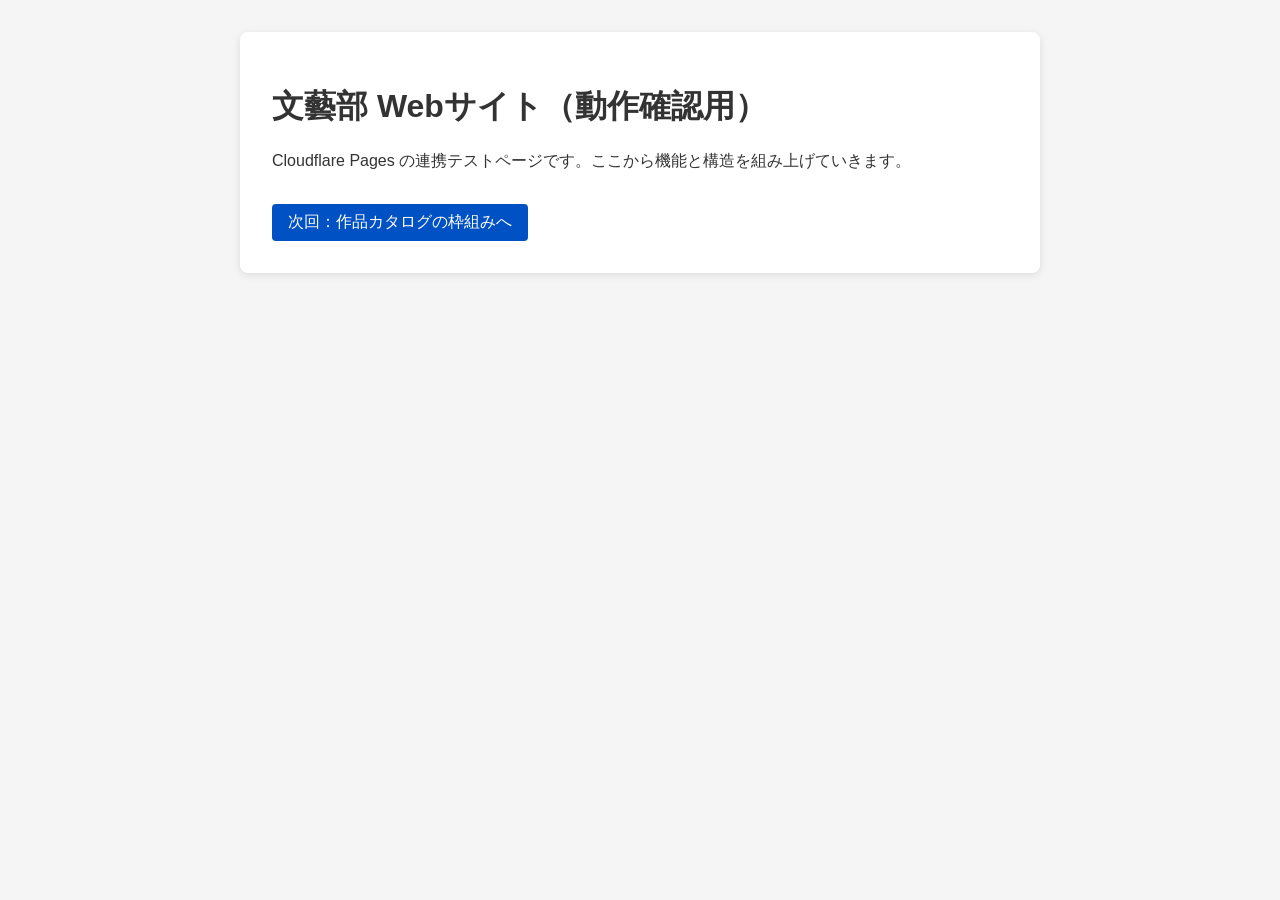
==== index.html @ aa48da0b "Add initial HTML structure for the website" ====
<!DOCTYPE html>
<html lang="ja">
<head>
  <meta charset="UTF-8">
  <meta name="viewport" content="width=device-width, initial-scale=1.0">
  <title>文藝部 Webサイト（仮）</title>
  <style>
    body {
      font-family: sans-serif;
      background-color: #f5f5f5;
      color: #333;
      padding: 2rem;
      max-width: 800px;
      margin: 0 auto;
    }
    .card {
      background: white;
      padding: 2rem;
      border-radius: 8px;
      box-shadow: 0 2px 8px rgba(0,0,0,0.1);
    }
    .btn {
      display: inline-block;
      margin-top: 1rem;
      padding: 0.5rem 1rem;
      background-color: #0051c3;
      color: white;
      text-decoration: none;
      border-radius: 4px;
    }
  </style>
</head>
<body>
  <div class="card">
    <h1>文藝部 Webサイト（動作確認用）</h1>
    <p>Cloudflare Pages の連携テストページです。ここから機能と構造を組み上げていきます。</p>
    <a href="#" class="btn">次回：作品カタログの枠組みへ</a>
  </div>
</body>
</html>
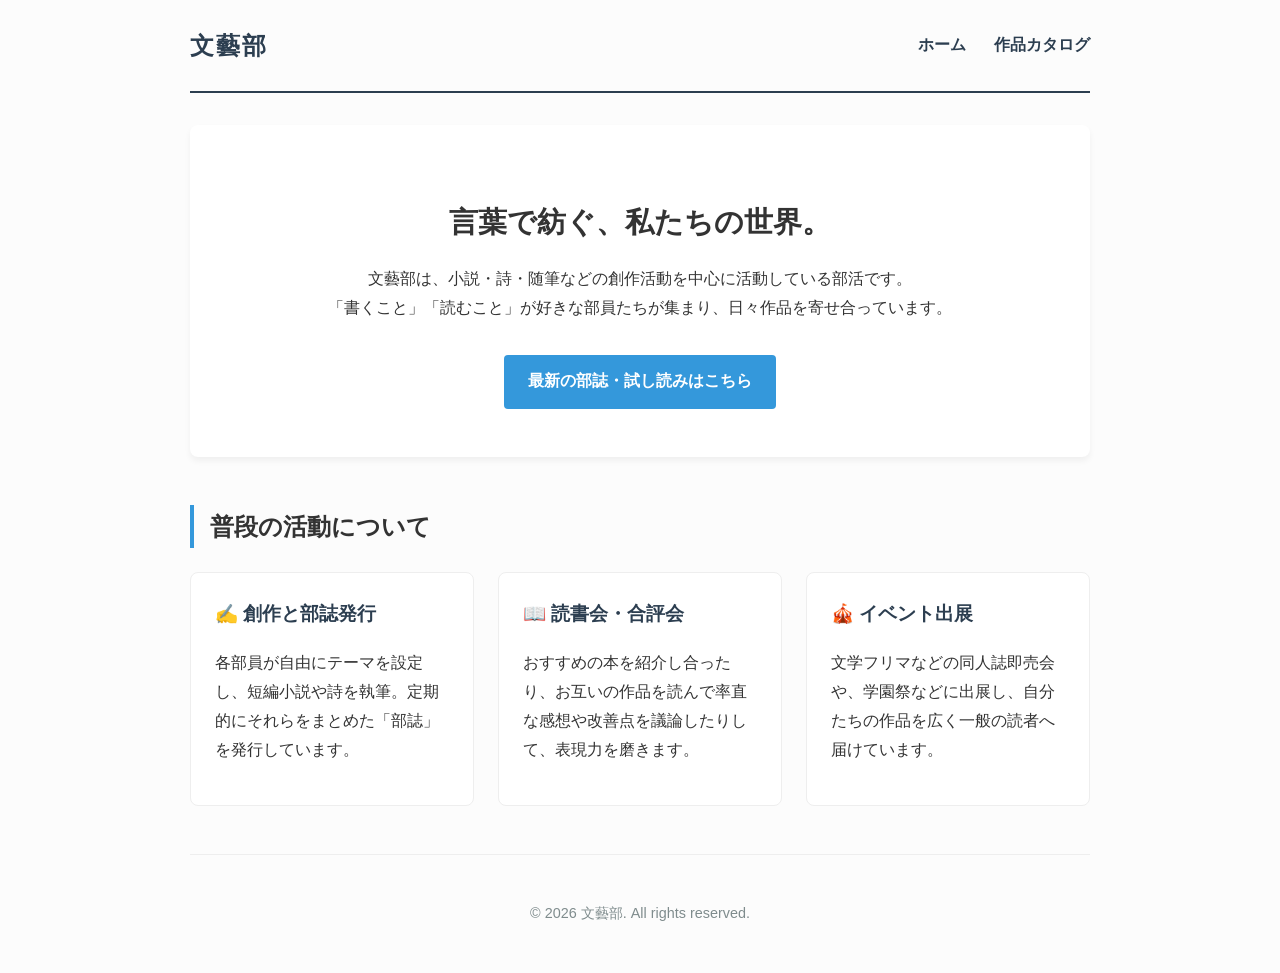
==== commit c0bbdeb4: "Revise title and improve HTML structure and styles Updated the title and enhanced the styling for be" ====
--- a/index.html
+++ b/index.html
@@ -3,38 +3,79 @@
 <head>
   <meta charset="UTF-8">
   <meta name="viewport" content="width=device-width, initial-scale=1.0">
-  <title>文藝部 Webサイト（仮）</title>
+  <title>文藝部 公式Webサイト</title>
   <style>
-    body {
-      font-family: sans-serif;
-      background-color: #f5f5f5;
-      color: #333;
-      padding: 2rem;
-      max-width: 800px;
-      margin: 0 auto;
+    /* サイト全体の基本スタイル */
+    :root {
+      --primary-color: #2c3e50;
+      --accent-color: #3498db;
+      --bg-color: #fcfcfc;
+      --text-color: #333;
     }
-    .card {
-      background: white;
-      padding: 2rem;
-      border-radius: 8px;
-      box-shadow: 0 2px 8px rgba(0,0,0,0.1);
-    }
-    .btn {
-      display: inline-block;
-      margin-top: 1rem;
-      padding: 0.5rem 1rem;
-      background-color: #0051c3;
-      color: white;
-      text-decoration: none;
-      border-radius: 4px;
-    }
+    body { font-family: "Helvetica Neue", Arial, "Hiragino Kaku Gothic ProN", "Hiragino Sans", Meiryo, sans-serif; line-height: 1.8; color: var(--text-color); background: var(--bg-color); max-width: 900px; margin: 0 auto; padding: 0 1rem; }
+    
+    /* ヘッダー・ナビゲーション */
+    header { display: flex; justify-content: space-between; align-items: center; padding: 1.5rem 0; border-bottom: 2px solid var(--primary-color); margin-bottom: 2rem; }
+    header h1 { margin: 0; font-size: 1.5rem; color: var(--primary-color); letter-spacing: 2px; }
+    nav a { margin-left: 1.5rem; text-decoration: none; color: var(--primary-color); font-weight: bold; transition: color 0.3s; }
+    nav a:hover { color: var(--accent-color); }
+
+    /* メインコンテンツ */
+    .hero { background: #fff; padding: 3rem 2rem; text-align: center; border-radius: 8px; box-shadow: 0 4px 6px rgba(0,0,0,0.05); margin-bottom: 3rem; }
+    .hero h2 { font-size: 1.8rem; margin-bottom: 1rem; }
+    
+    .section-title { border-left: 4px solid var(--accent-color); padding-left: 1rem; margin-bottom: 1.5rem; }
+    
+    .grid-container { display: grid; grid-template-columns: repeat(auto-fit, minmax(250px, 1fr)); gap: 1.5rem; margin-bottom: 3rem; }
+    .card { background: #fff; padding: 1.5rem; border-radius: 8px; border: 1px solid #eee; }
+    .card h3 { margin-top: 0; color: var(--primary-color); }
+    
+    .btn { display: inline-block; background: var(--accent-color); color: #fff; padding: 0.8rem 1.5rem; text-decoration: none; border-radius: 4px; font-weight: bold; margin-top: 1rem; transition: background 0.3s; }
+    .btn:hover { background: #2980b9; }
+
+    /* フッター */
+    footer { text-align: center; padding: 2rem 0; border-top: 1px solid #eee; margin-top: 3rem; font-size: 0.9rem; color: #7f8c8d; }
   </style>
 </head>
 <body>
-  <div class="card">
-    <h1>文藝部 Webサイト（動作確認用）</h1>
-    <p>Cloudflare Pages の連携テストページです。ここから機能と構造を組み上げていきます。</p>
-    <a href="#" class="btn">次回：作品カタログの枠組みへ</a>
-  </div>
+
+  <header>
+    <h1>文藝部</h1>
+    <nav>
+      <a href="index.html">ホーム</a>
+      <a href="books.html">作品カタログ</a>
+    </nav>
+  </header>
+
+  <main>
+    <section class="hero">
+      <h2>言葉で紡ぐ、私たちの世界。</h2>
+      <p>文藝部は、小説・詩・随筆などの創作活動を中心に活動している部活です。<br>「書くこと」「読むこと」が好きな部員たちが集まり、日々作品を寄せ合っています。</p>
+      <a href="books.html" class="btn">最新の部誌・試し読みはこちら</a>
+    </section>
+
+    <section>
+      <h2 class="section-title">普段の活動について</h2>
+      <div class="grid-container">
+        <div class="card">
+          <h3>✍️ 創作と部誌発行</h3>
+          <p>各部員が自由にテーマを設定し、短編小説や詩を執筆。定期的にそれらをまとめた「部誌」を発行しています。</p>
+        </div>
+        <div class="card">
+          <h3>📖 読書会・合評会</h3>
+          <p>おすすめの本を紹介し合ったり、お互いの作品を読んで率直な感想や改善点を議論したりして、表現力を磨きます。</p>
+        </div>
+        <div class="card">
+          <h3>🎪 イベント出展</h3>
+          <p>文学フリマなどの同人誌即売会や、学園祭などに出展し、自分たちの作品を広く一般の読者へ届けています。</p>
+        </div>
+      </div>
+    </section>
+  </main>
+
+  <footer>
+    <p>&copy; 2026 文藝部. All rights reserved.</p>
+  </footer>
+
 </body>
 </html>
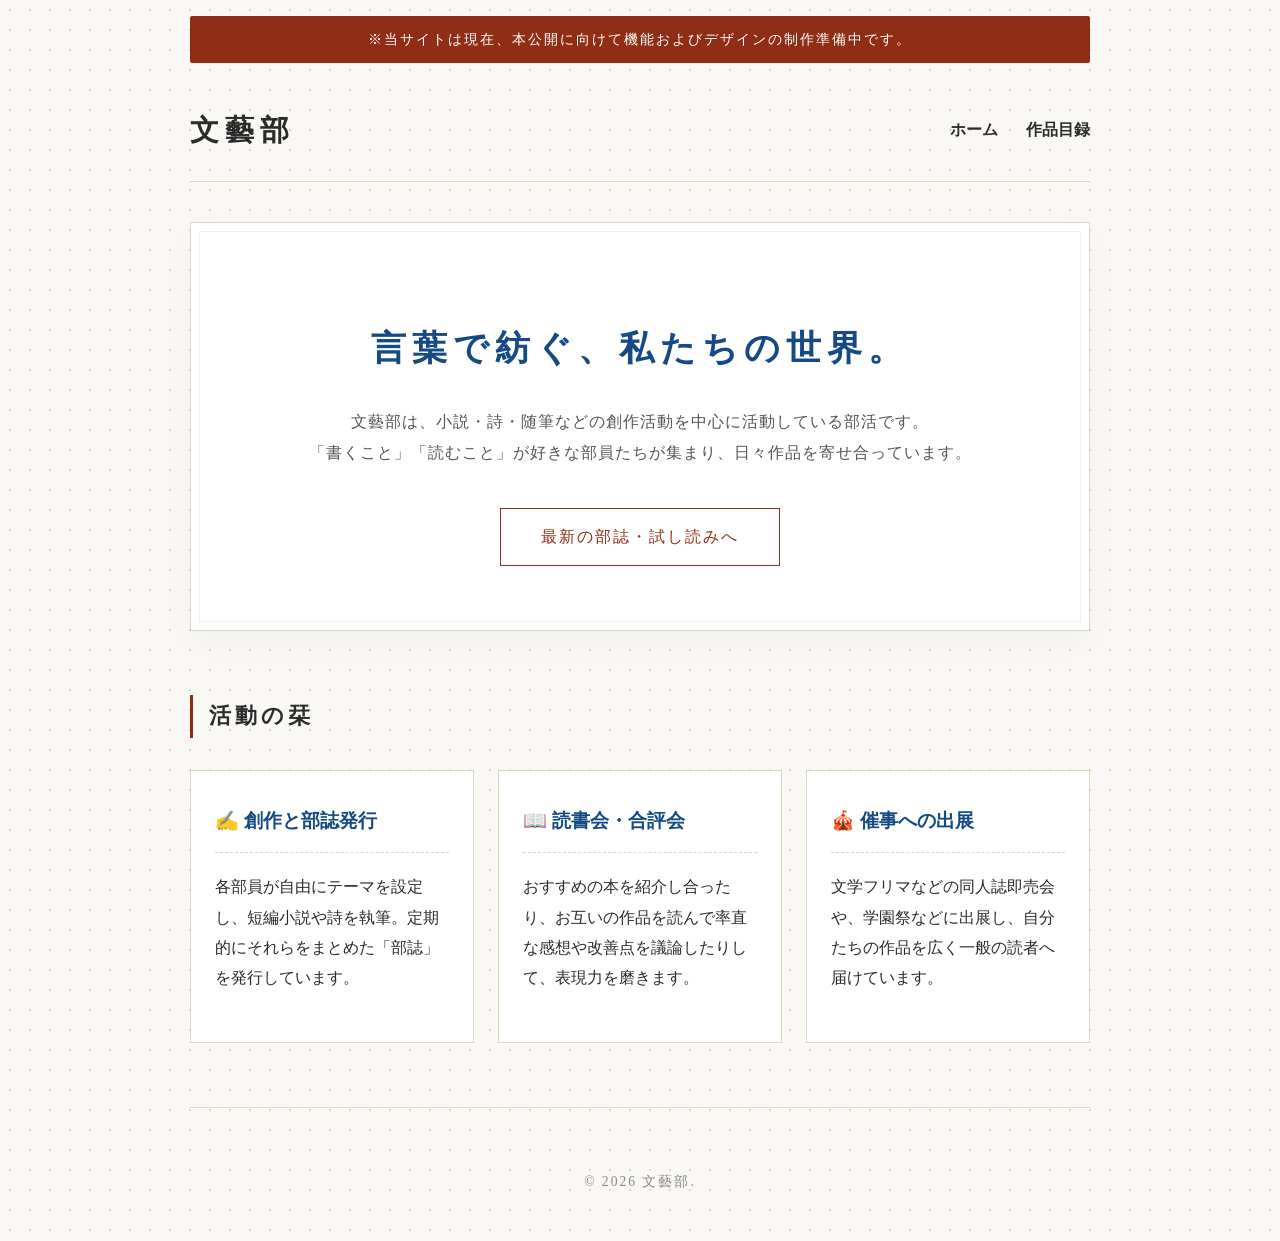
==== commit 2b2b8d9d: "Revise styles and update content in index.html" ====
--- a/index.html
+++ b/index.html
@@ -5,57 +5,212 @@
   <meta name="viewport" content="width=device-width, initial-scale=1.0">
   <title>文藝部 公式Webサイト</title>
   <style>
-    /* サイト全体の基本スタイル */
+    /* 和風カラーパレットと明朝体の設定 */
     :root {
-      --primary-color: #2c3e50;
-      --accent-color: #3498db;
-      --bg-color: #fcfcfc;
-      --text-color: #333;
-    }
-    body { font-family: "Helvetica Neue", Arial, "Hiragino Kaku Gothic ProN", "Hiragino Sans", Meiryo, sans-serif; line-height: 1.8; color: var(--text-color); background: var(--bg-color); max-width: 900px; margin: 0 auto; padding: 0 1rem; }
+      --primary-color: #164a84; /* 藍色 */
+      --accent-color: #8f2e14; /* 臙脂色 */
+      --bg-color: #f9f8f4; /* 生成色（和紙のような白） */
+      --text-color: #2b2b2b; /* 墨色 */
+      --card-bg: #ffffff;
+    }
     
-    /* ヘッダー・ナビゲーション */
-    header { display: flex; justify-content: space-between; align-items: center; padding: 1.5rem 0; border-bottom: 2px solid var(--primary-color); margin-bottom: 2rem; }
-    header h1 { margin: 0; font-size: 1.5rem; color: var(--primary-color); letter-spacing: 2px; }
-    nav a { margin-left: 1.5rem; text-decoration: none; color: var(--primary-color); font-weight: bold; transition: color 0.3s; }
+    body {
+      /* 明朝体を優先適用し、文学的な雰囲気を演出 */
+      font-family: "Yu Mincho", "Hiragino Mincho ProN", "Noto Serif JP", serif;
+      line-height: 1.9;
+      color: var(--text-color);
+      background-color: var(--bg-color);
+      /* 和風の薄い網目模様をCSSで表現 */
+      background-image: radial-gradient(#dcd8c0 1px, transparent 1px);
+      background-size: 20px 20px;
+      max-width: 900px;
+      margin: 0 auto;
+      padding: 0 1rem;
+    }
+
+    /* 登場アニメーション */
+    @keyframes fadeInDown {
+      from { opacity: 0; transform: translateY(-15px); }
+      to { opacity: 1; transform: translateY(0); }
+    }
+    @keyframes fadeInUp {
+      from { opacity: 0; transform: translateY(20px); }
+      to { opacity: 1; transform: translateY(0); }
+    }
+
+    /* 制作途中お知らせバナー */
+    .construction-notice {
+      background-color: var(--accent-color);
+      color: #fff;
+      text-align: center;
+      padding: 0.6rem;
+      font-size: 0.9rem;
+      letter-spacing: 2px;
+      margin-top: 1rem;
+      border-radius: 2px;
+      animation: fadeInDown 0.8s ease-out forwards;
+    }
+
+    /* ヘッダー */
+    header {
+      display: flex;
+      justify-content: space-between;
+      align-items: center;
+      padding: 2.5rem 0 1.5rem 0;
+      border-bottom: 1px solid #dcd8c0;
+      margin-bottom: 2.5rem;
+      animation: fadeInDown 1s ease-out forwards;
+    }
+    header h1 {
+      margin: 0;
+      font-size: 1.8rem;
+      color: var(--text-color);
+      letter-spacing: 6px;
+    }
+    nav a {
+      margin-left: 1.5rem;
+      text-decoration: none;
+      color: var(--text-color);
+      font-weight: bold;
+      transition: color 0.3s;
+      position: relative;
+    }
+    /* リンクにマウスを乗せたときの下線アニメーション */
+    nav a::after {
+      content: '';
+      position: absolute;
+      width: 0;
+      height: 1px;
+      bottom: -4px;
+      left: 0;
+      background-color: var(--accent-color);
+      transition: width 0.3s ease;
+    }
     nav a:hover { color: var(--accent-color); }
-
-    /* メインコンテンツ */
-    .hero { background: #fff; padding: 3rem 2rem; text-align: center; border-radius: 8px; box-shadow: 0 4px 6px rgba(0,0,0,0.05); margin-bottom: 3rem; }
-    .hero h2 { font-size: 1.8rem; margin-bottom: 1rem; }
-    
-    .section-title { border-left: 4px solid var(--accent-color); padding-left: 1rem; margin-bottom: 1.5rem; }
-    
-    .grid-container { display: grid; grid-template-columns: repeat(auto-fit, minmax(250px, 1fr)); gap: 1.5rem; margin-bottom: 3rem; }
-    .card { background: #fff; padding: 1.5rem; border-radius: 8px; border: 1px solid #eee; }
-    .card h3 { margin-top: 0; color: var(--primary-color); }
-    
-    .btn { display: inline-block; background: var(--accent-color); color: #fff; padding: 0.8rem 1.5rem; text-decoration: none; border-radius: 4px; font-weight: bold; margin-top: 1rem; transition: background 0.3s; }
-    .btn:hover { background: #2980b9; }
+    nav a:hover::after { width: 100%; }
+
+    /* メインコンテンツのフェードイン */
+    main {
+      animation: fadeInUp 1.2s ease-out forwards;
+    }
+
+    /* ヒーローエリア（原稿用紙や和紙の枠を意識したデザイン） */
+    .hero {
+      background: var(--card-bg);
+      padding: 4rem 2rem;
+      text-align: center;
+      box-shadow: 0 10px 30px rgba(0,0,0,0.03);
+      margin-bottom: 4rem;
+      border: 1px solid #dcd8c0;
+      position: relative;
+    }
+    /* 内側の細い飾り枠 */
+    .hero::before {
+      content: '';
+      position: absolute;
+      top: 8px; left: 8px; right: 8px; bottom: 8px;
+      border: 1px solid #f4f1e1;
+      pointer-events: none;
+    }
+    .hero-title {
+      font-size: 2.2rem;
+      margin-bottom: 1.5rem;
+      letter-spacing: 6px;
+      color: var(--primary-color);
+    }
+    .hero p {
+      color: #555;
+      letter-spacing: 1px;
+    }
+
+    /* セクション見出し */
+    .section-title {
+      border-left: 3px solid var(--accent-color);
+      padding-left: 1rem;
+      margin-bottom: 2rem;
+      font-size: 1.4rem;
+      letter-spacing: 4px;
+    }
+
+    /* 活動カード */
+    .grid-container {
+      display: grid;
+      grid-template-columns: repeat(auto-fit, minmax(250px, 1fr));
+      gap: 1.5rem;
+      margin-bottom: 3rem;
+    }
+    .card {
+      background: var(--card-bg);
+      padding: 2rem 1.5rem;
+      border: 1px solid #dcd8c0;
+      transition: transform 0.4s ease, box-shadow 0.4s ease;
+    }
+    /* ホバー時の浮き上がりアニメーション */
+    .card:hover {
+      transform: translateY(-8px);
+      box-shadow: 0 15px 30px rgba(0,0,0,0.06);
+    }
+    .card h3 {
+      margin-top: 0;
+      color: var(--primary-color);
+      font-size: 1.2rem;
+      border-bottom: 1px dashed #dcd8c0;
+      padding-bottom: 0.8rem;
+    }
+
+    /* 和風ボタン（枠線のみ・ホバーで塗りつぶし） */
+    .btn {
+      display: inline-block;
+      background: transparent;
+      color: var(--accent-color);
+      padding: 0.8rem 2.5rem;
+      text-decoration: none;
+      border: 1px solid var(--accent-color);
+      letter-spacing: 2px;
+      margin-top: 1.5rem;
+      transition: all 0.4s ease;
+    }
+    .btn:hover {
+      background: var(--accent-color);
+      color: #fff;
+    }
 
     /* フッター */
-    footer { text-align: center; padding: 2rem 0; border-top: 1px solid #eee; margin-top: 3rem; font-size: 0.9rem; color: #7f8c8d; }
+    footer {
+      text-align: center;
+      padding: 3rem 0 2rem 0;
+      border-top: 1px solid #dcd8c0;
+      margin-top: 4rem;
+      font-size: 0.85rem;
+      color: #888;
+      letter-spacing: 2px;
+    }
   </style>
 </head>
 <body>
+
+  <!-- 制作途中お知らせバナー -->
+  <div class="construction-notice">
+    ※当サイトは現在、本公開に向けて機能およびデザインの制作準備中です。
+  </div>
 
   <header>
     <h1>文藝部</h1>
     <nav>
       <a href="index.html">ホーム</a>
-      <a href="books.html">作品カタログ</a>
+      <a href="books.html">作品目録</a>
     </nav>
   </header>
 
   <main>
     <section class="hero">
-      <h2>言葉で紡ぐ、私たちの世界。</h2>
+      <h2 class="hero-title">言葉で紡ぐ、私たちの世界。</h2>
       <p>文藝部は、小説・詩・随筆などの創作活動を中心に活動している部活です。<br>「書くこと」「読むこと」が好きな部員たちが集まり、日々作品を寄せ合っています。</p>
-      <a href="books.html" class="btn">最新の部誌・試し読みはこちら</a>
+      <a href="books.html" class="btn">最新の部誌・試し読みへ</a>
     </section>
 
     <section>
-      <h2 class="section-title">普段の活動について</h2>
+      <h2 class="section-title">活動の栞</h2>
       <div class="grid-container">
         <div class="card">
           <h3>✍️ 創作と部誌発行</h3>
@@ -66,7 +221,7 @@
           <p>おすすめの本を紹介し合ったり、お互いの作品を読んで率直な感想や改善点を議論したりして、表現力を磨きます。</p>
         </div>
         <div class="card">
-          <h3>🎪 イベント出展</h3>
+          <h3>🎪 催事への出展</h3>
           <p>文学フリマなどの同人誌即売会や、学園祭などに出展し、自分たちの作品を広く一般の読者へ届けています。</p>
         </div>
       </div>
@@ -74,7 +229,7 @@
   </main>
 
   <footer>
-    <p>&copy; 2026 文藝部. All rights reserved.</p>
+    <p>&copy; 2026 文藝部.</p>
   </footer>
 
 </body>
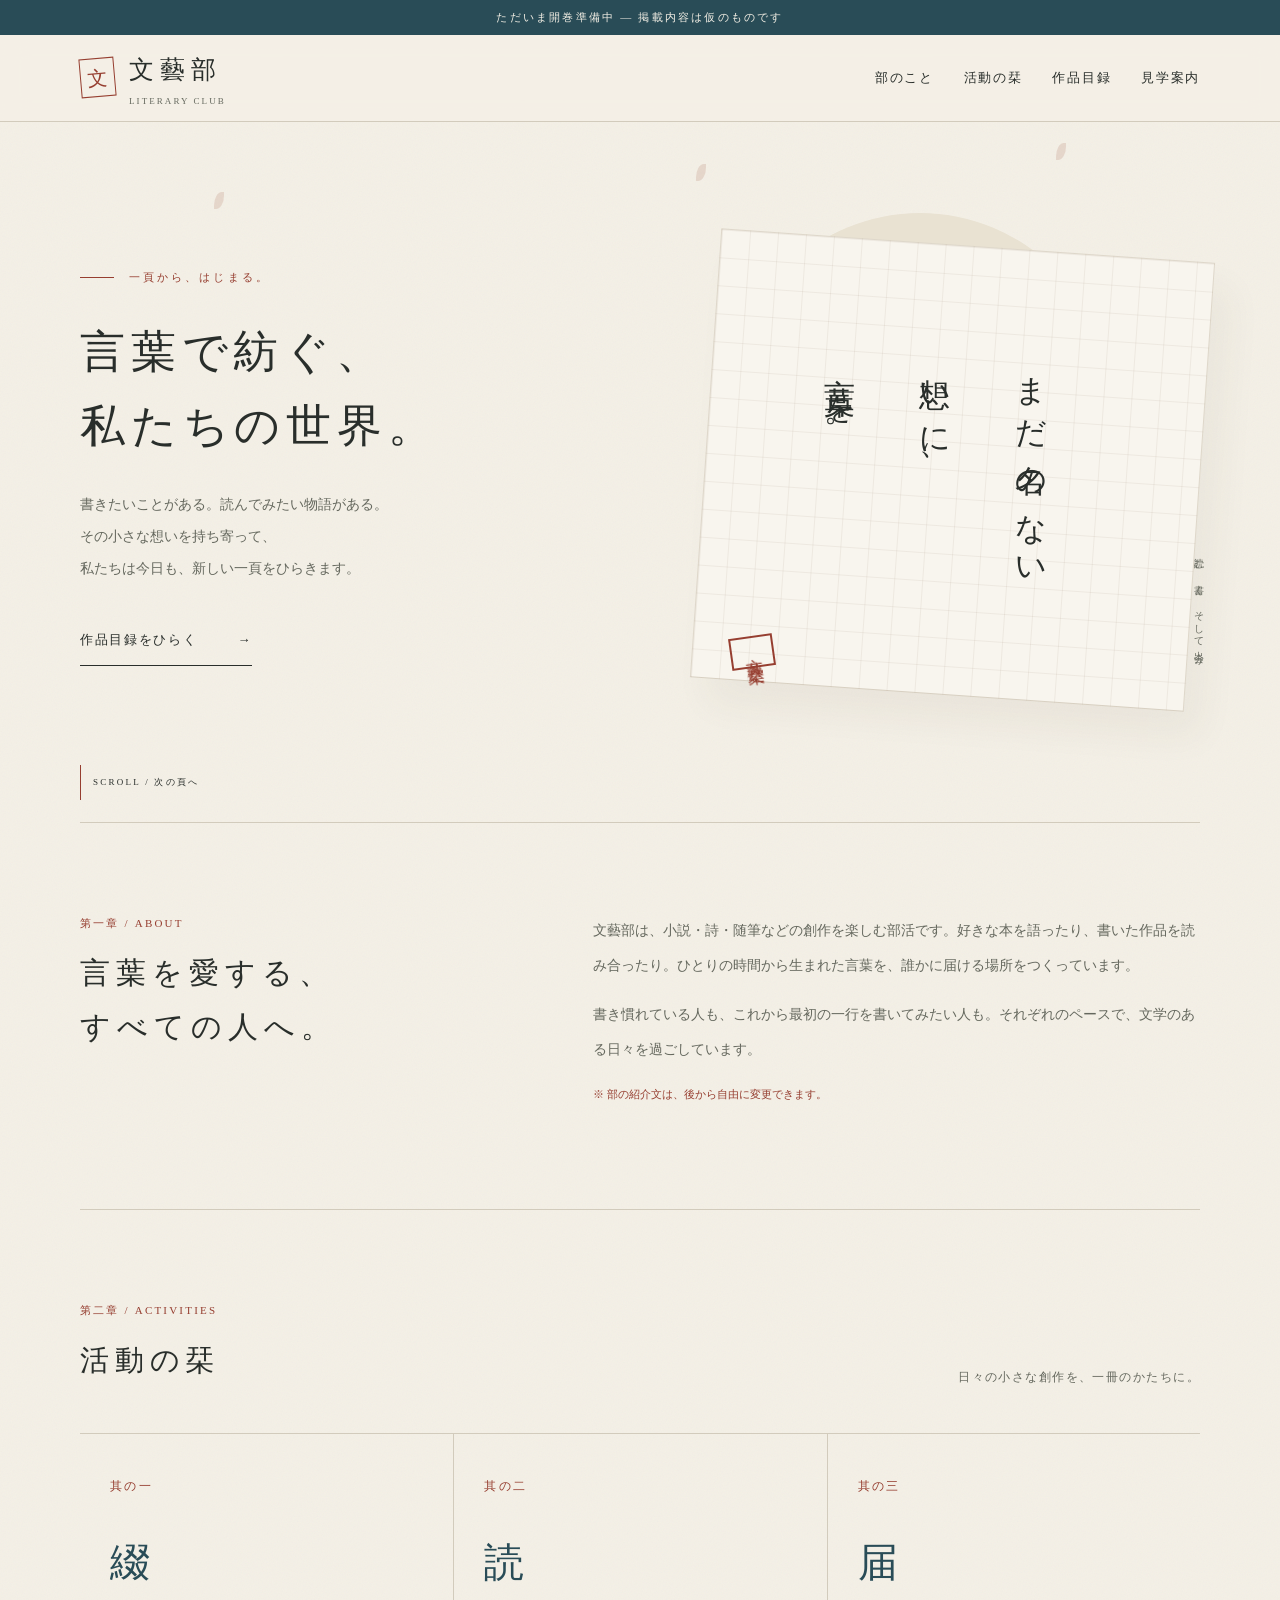
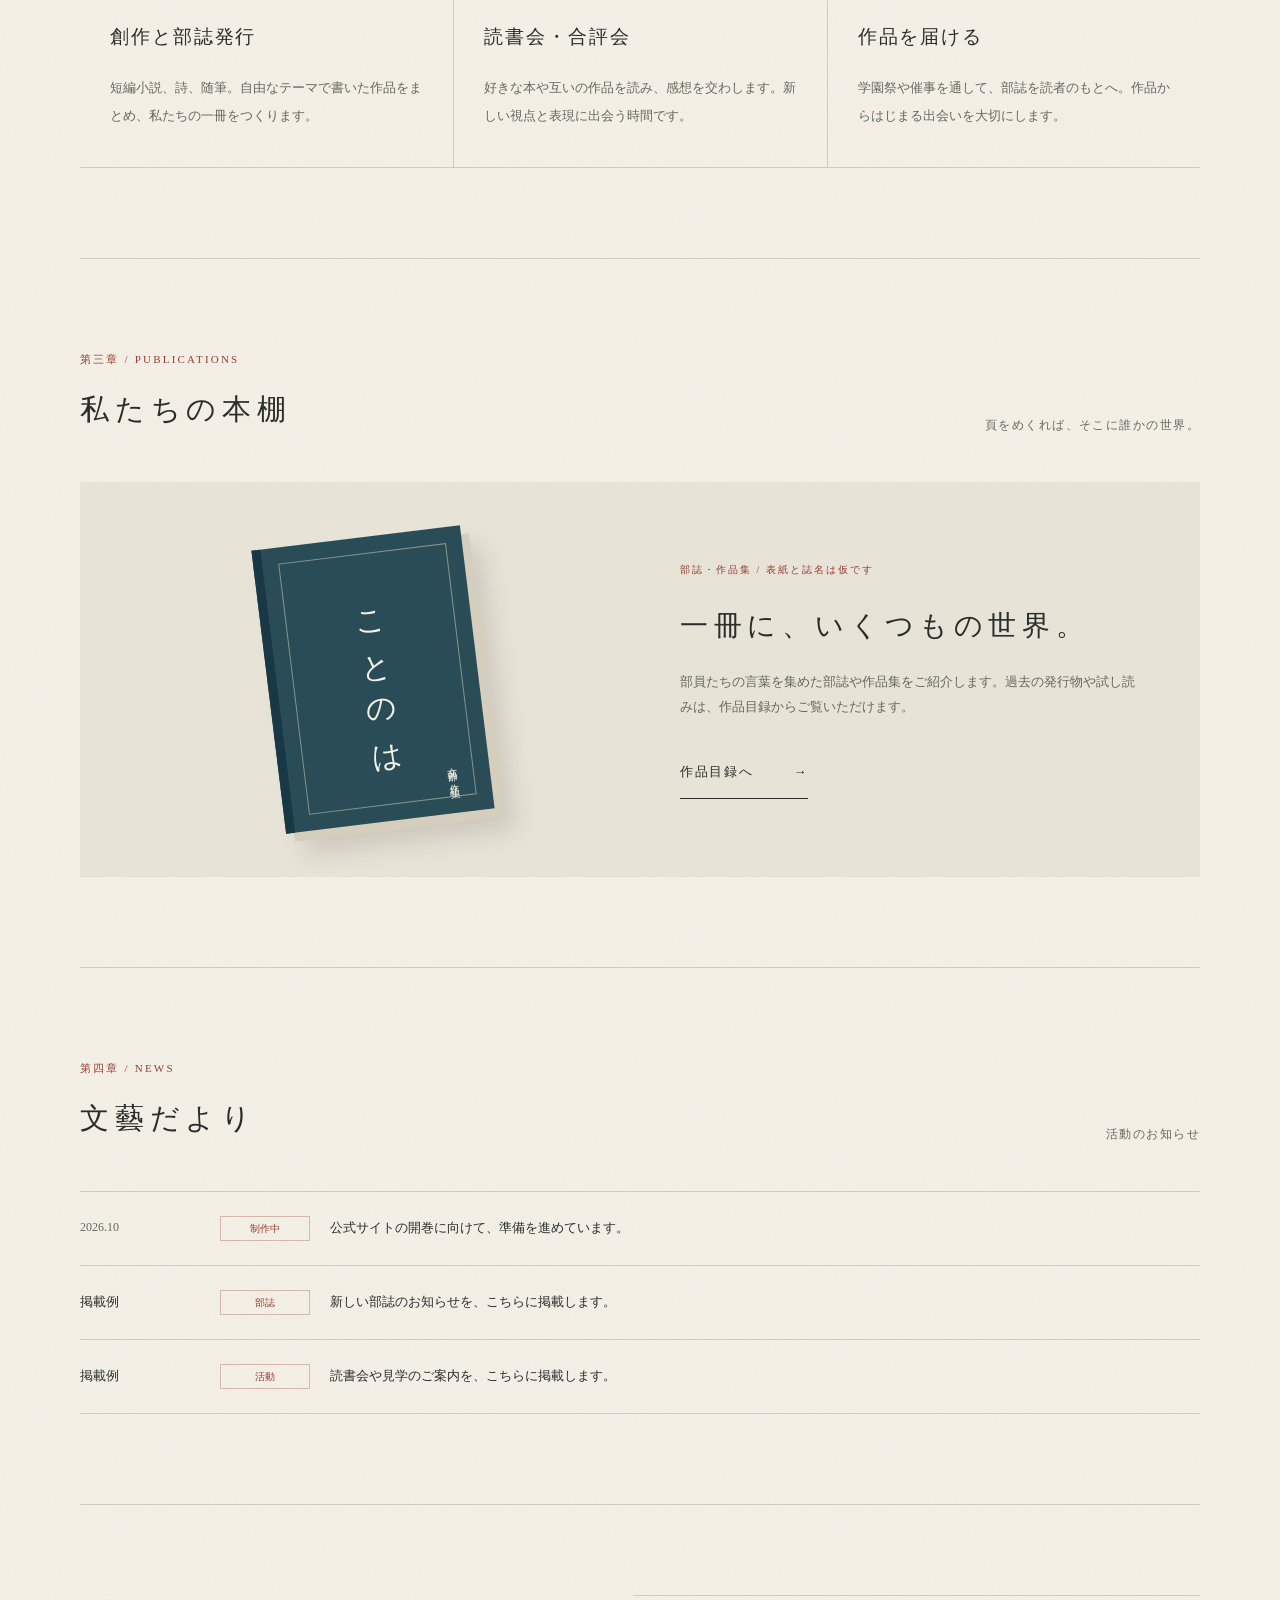
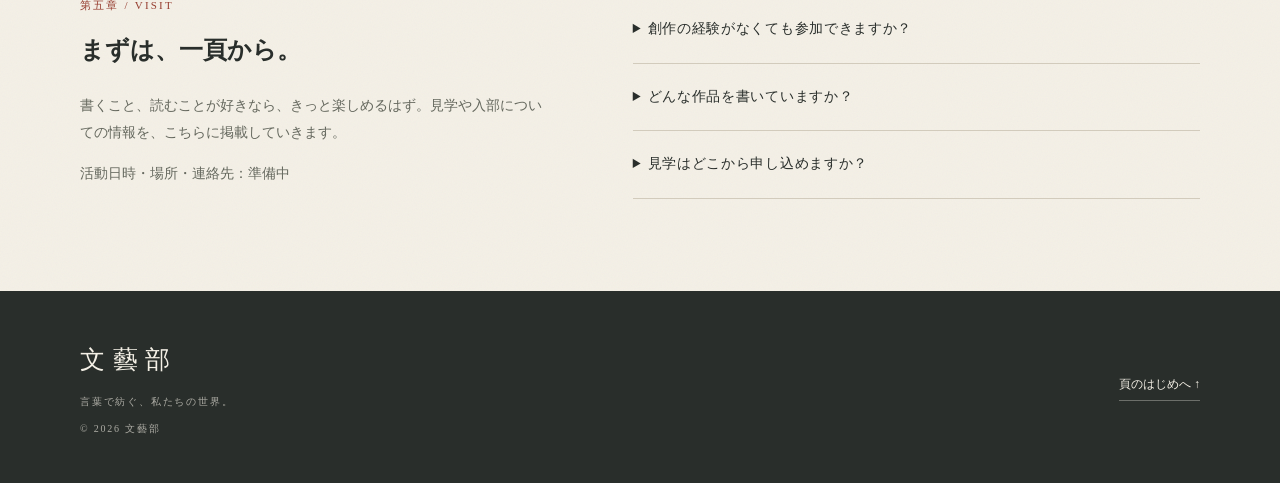
==== commit b6f2f33e: "Enhance Japanese literary design, animations, and homepage structure" ====
--- a/index.html
+++ b/index.html
@@ -3,234 +3,69 @@
 <head>
   <meta charset="UTF-8">
   <meta name="viewport" content="width=device-width, initial-scale=1.0">
-  <title>文藝部 公式Webサイト</title>
+  <meta name="description" content="文藝部の活動、部誌、作品をご紹介します。言葉で紡ぐ、私たちの世界。">
+  <title>文藝部｜言葉で紡ぐ、私たちの世界。</title>
   <style>
-    /* 和風カラーパレットと明朝体の設定 */
-    :root {
-      --primary-color: #164a84; /* 藍色 */
-      --accent-color: #8f2e14; /* 臙脂色 */
-      --bg-color: #f9f8f4; /* 生成色（和紙のような白） */
-      --text-color: #2b2b2b; /* 墨色 */
-      --card-bg: #ffffff;
-    }
-    
-    body {
-      /* 明朝体を優先適用し、文学的な雰囲気を演出 */
-      font-family: "Yu Mincho", "Hiragino Mincho ProN", "Noto Serif JP", serif;
-      line-height: 1.9;
-      color: var(--text-color);
-      background-color: var(--bg-color);
-      /* 和風の薄い網目模様をCSSで表現 */
-      background-image: radial-gradient(#dcd8c0 1px, transparent 1px);
-      background-size: 20px 20px;
-      max-width: 900px;
-      margin: 0 auto;
-      padding: 0 1rem;
-    }
-
-    /* 登場アニメーション */
-    @keyframes fadeInDown {
-      from { opacity: 0; transform: translateY(-15px); }
-      to { opacity: 1; transform: translateY(0); }
-    }
-    @keyframes fadeInUp {
-      from { opacity: 0; transform: translateY(20px); }
-      to { opacity: 1; transform: translateY(0); }
-    }
-
-    /* 制作途中お知らせバナー */
-    .construction-notice {
-      background-color: var(--accent-color);
-      color: #fff;
-      text-align: center;
-      padding: 0.6rem;
-      font-size: 0.9rem;
-      letter-spacing: 2px;
-      margin-top: 1rem;
-      border-radius: 2px;
-      animation: fadeInDown 0.8s ease-out forwards;
-    }
-
-    /* ヘッダー */
-    header {
-      display: flex;
-      justify-content: space-between;
-      align-items: center;
-      padding: 2.5rem 0 1.5rem 0;
-      border-bottom: 1px solid #dcd8c0;
-      margin-bottom: 2.5rem;
-      animation: fadeInDown 1s ease-out forwards;
-    }
-    header h1 {
-      margin: 0;
-      font-size: 1.8rem;
-      color: var(--text-color);
-      letter-spacing: 6px;
-    }
-    nav a {
-      margin-left: 1.5rem;
-      text-decoration: none;
-      color: var(--text-color);
-      font-weight: bold;
-      transition: color 0.3s;
-      position: relative;
-    }
-    /* リンクにマウスを乗せたときの下線アニメーション */
-    nav a::after {
-      content: '';
-      position: absolute;
-      width: 0;
-      height: 1px;
-      bottom: -4px;
-      left: 0;
-      background-color: var(--accent-color);
-      transition: width 0.3s ease;
-    }
-    nav a:hover { color: var(--accent-color); }
-    nav a:hover::after { width: 100%; }
-
-    /* メインコンテンツのフェードイン */
-    main {
-      animation: fadeInUp 1.2s ease-out forwards;
-    }
-
-    /* ヒーローエリア（原稿用紙や和紙の枠を意識したデザイン） */
-    .hero {
-      background: var(--card-bg);
-      padding: 4rem 2rem;
-      text-align: center;
-      box-shadow: 0 10px 30px rgba(0,0,0,0.03);
-      margin-bottom: 4rem;
-      border: 1px solid #dcd8c0;
-      position: relative;
-    }
-    /* 内側の細い飾り枠 */
-    .hero::before {
-      content: '';
-      position: absolute;
-      top: 8px; left: 8px; right: 8px; bottom: 8px;
-      border: 1px solid #f4f1e1;
-      pointer-events: none;
-    }
-    .hero-title {
-      font-size: 2.2rem;
-      margin-bottom: 1.5rem;
-      letter-spacing: 6px;
-      color: var(--primary-color);
-    }
-    .hero p {
-      color: #555;
-      letter-spacing: 1px;
-    }
-
-    /* セクション見出し */
-    .section-title {
-      border-left: 3px solid var(--accent-color);
-      padding-left: 1rem;
-      margin-bottom: 2rem;
-      font-size: 1.4rem;
-      letter-spacing: 4px;
-    }
-
-    /* 活動カード */
-    .grid-container {
-      display: grid;
-      grid-template-columns: repeat(auto-fit, minmax(250px, 1fr));
-      gap: 1.5rem;
-      margin-bottom: 3rem;
-    }
-    .card {
-      background: var(--card-bg);
-      padding: 2rem 1.5rem;
-      border: 1px solid #dcd8c0;
-      transition: transform 0.4s ease, box-shadow 0.4s ease;
-    }
-    /* ホバー時の浮き上がりアニメーション */
-    .card:hover {
-      transform: translateY(-8px);
-      box-shadow: 0 15px 30px rgba(0,0,0,0.06);
-    }
-    .card h3 {
-      margin-top: 0;
-      color: var(--primary-color);
-      font-size: 1.2rem;
-      border-bottom: 1px dashed #dcd8c0;
-      padding-bottom: 0.8rem;
-    }
-
-    /* 和風ボタン（枠線のみ・ホバーで塗りつぶし） */
-    .btn {
-      display: inline-block;
-      background: transparent;
-      color: var(--accent-color);
-      padding: 0.8rem 2.5rem;
-      text-decoration: none;
-      border: 1px solid var(--accent-color);
-      letter-spacing: 2px;
-      margin-top: 1.5rem;
-      transition: all 0.4s ease;
-    }
-    .btn:hover {
-      background: var(--accent-color);
-      color: #fff;
-    }
-
-    /* フッター */
-    footer {
-      text-align: center;
-      padding: 3rem 0 2rem 0;
-      border-top: 1px solid #dcd8c0;
-      margin-top: 4rem;
-      font-size: 0.85rem;
-      color: #888;
-      letter-spacing: 2px;
-    }
+    :root{--paper:#f4f0e6;--ink:#292e2b;--muted:#65685e;--red:#963e30;--line:#d2cbbc;--indigo:#294c57;--serif:"Yu Mincho","Hiragino Mincho ProN","Noto Serif JP",serif}
+    *{box-sizing:border-box}html{scroll-behavior:smooth;scroll-padding-top:100px}body{margin:0;background:var(--paper);color:var(--ink);font-family:var(--serif);line-height:1.9;background-image:url("data:image/svg+xml,%3Csvg xmlns='http://www.w3.org/2000/svg' width='180' height='180'%3E%3Cfilter id='n'%3E%3CfeTurbulence type='fractalNoise' baseFrequency='.8' numOctaves='3' stitchTiles='stitch'/%3E%3C/filter%3E%3Crect width='100%25' height='100%25' opacity='.045' filter='url(%23n)'/%3E%3C/svg%3E")}a{color:inherit;text-decoration:none}button{font:inherit}a:focus-visible,button:focus-visible,summary:focus-visible{outline:2px solid var(--red);outline-offset:6px}::selection{background:#d9b1a3}p,h1,h2,h3{margin-top:0}p{overflow-wrap:anywhere}.wrap{width:min(1120px,calc(100% - 64px));margin:auto}.skip{position:fixed;top:-100px;left:20px;z-index:100;background:var(--paper);padding:10px}.skip:focus{top:10px}.progress{position:fixed;inset:0 auto auto 0;width:0;height:3px;background:var(--red);z-index:50}.notice{padding:7px 20px;text-align:center;background:var(--indigo);color:#f4f0e6;font-size:11px;letter-spacing:.2em}.header{position:sticky;top:0;z-index:20;background:rgba(244,240,230,.94);backdrop-filter:blur(12px);border-bottom:1px solid var(--line)}.header-inner{display:flex;align-items:center;justify-content:space-between;min-height:86px;gap:20px}.brand{display:flex;align-items:center;gap:14px}.brand-seal{display:grid;place-items:center;width:35px;height:39px;border:1px solid var(--red);color:var(--red);font-size:20px;transform:rotate(-5deg)}.brand-name{font-size:25px;letter-spacing:.24em}.brand small{display:block;font-size:9px;letter-spacing:.23em;color:var(--muted)}nav{display:flex;gap:30px;font-size:13px;letter-spacing:.13em}nav a{position:relative;padding:8px 0}nav a::after{content:"";position:absolute;bottom:0;left:0;width:100%;height:1px;background:var(--red);transform:scaleX(0);transform-origin:right;transition:transform .35s}nav a:hover::after{transform:scaleX(1);transform-origin:left}.menu-button{display:none;background:none;border:1px solid var(--line);padding:7px 12px;font-size:12px}
+    .hero{position:relative;min-height:700px;display:grid;grid-template-columns:1fr 1fr;align-items:center;gap:60px;padding:75px 0 85px}.hero::after{content:"";position:absolute;right:8%;top:13%;width:380px;height:380px;border-radius:50%;background:#e9e2d2;z-index:-1}.eyebrow{font-size:11px;letter-spacing:.28em;color:var(--red);display:flex;align-items:center;gap:15px;margin-bottom:28px}.eyebrow::before{content:"";width:34px;height:1px;background:currentColor}.hero-copy h1{font-size:clamp(32px,3.5vw,49px);font-weight:500;letter-spacing:.13em;line-height:1.65;margin-bottom:25px}.hero-copy p{font-size:14px;line-height:2.3;color:var(--muted);max-width:390px}.link-button{display:inline-flex;align-items:center;justify-content:space-between;gap:40px;border-bottom:1px solid var(--ink);padding:13px 0;letter-spacing:.13em;font-size:13px;margin-top:15px;transition:color .3s,gap .3s}.link-button:hover{color:var(--red);gap:52px}.arrow{display:inline-block;transition:transform .3s}.link-button:hover .arrow{transform:translateX(5px)}.hero-art{position:relative;height:490px;display:flex;justify-content:center;align-items:center}.manuscript{position:absolute;inset:23px 0 17px 35px;background:linear-gradient(90deg,#b2a68e26 1px,transparent 1px),linear-gradient(#b2a68e26 1px,transparent 1px),#f8f5ee;background-size:28px 28px;border:1px solid #b2a68e60;box-shadow:18px 25px 35px #4339260c;transform:rotate(4deg);animation:paper-in 1.6s cubic-bezier(.2,.65,.2,1) both}.poem{writing-mode:vertical-rl;position:relative;font-size:31px;line-height:2.5;letter-spacing:.27em;margin:0;display:flex;flex-direction:column;gap:18px}.poem span{display:block;animation:ink-in 1.4s both}.poem span:nth-child(2){animation-delay:.25s}.poem span:nth-child(3){animation-delay:.5s}.seal{position:absolute;bottom:44px;left:60px;writing-mode:vertical-rl;color:var(--red);border:2px solid var(--red);padding:7px 4px;letter-spacing:.2em;font-size:17px;transform:rotate(-8deg);animation:stamp-in 1.4s .8s both}.art-caption{position:absolute;right:-8px;bottom:40px;writing-mode:vertical-rl;font-size:10px;letter-spacing:.2em;color:var(--muted)}.petal{position:absolute;pointer-events:none;border-radius:80% 0 80% 0;background:#ac695530;width:10px;height:17px;animation:drift 12s linear infinite}.petal.p1{left:12%;top:10%;animation-delay:-3s}.petal.p2{right:12%;top:3%;animation-delay:-8s}.petal.p3{left:55%;top:6%;animation-delay:-5s}.scroll-note{position:absolute;bottom:22px;left:0;font-size:9px;letter-spacing:.25em;display:flex;align-items:center;gap:12px}.scroll-note::before{content:"";height:35px;width:1px;background:var(--red);transform-origin:top;animation:scroll-line 2.4s infinite}
+    .section{padding:90px 0;border-top:1px solid var(--line)}.section-heading{display:flex;justify-content:space-between;align-items:flex-end;gap:30px;margin-bottom:45px}.section-heading h2{font-size:29px;font-weight:500;letter-spacing:.2em;margin:0}.section-heading p{font-size:12px;color:var(--muted);margin:0;letter-spacing:.12em}.section-number{font-size:11px;letter-spacing:.2em;color:var(--red);display:block;margin-bottom:12px}.intro{display:grid;grid-template-columns:1fr 1.4fr;gap:80px}.intro h2{font-size:30px;font-weight:500;letter-spacing:.2em;line-height:1.8}.intro p{font-size:14px;line-height:2.5;color:var(--muted)}.intro .small-note{font-size:11px;color:var(--red)}.activities{display:grid;grid-template-columns:repeat(3,1fr);border-top:1px solid var(--line);border-bottom:1px solid var(--line)}.activity{padding:36px 30px;position:relative;transition:background .4s,transform .4s}.activity+.activity{border-left:1px solid var(--line)}.activity:hover{background:#fff7;transform:translateY(-5px)}.activity-no{font-size:12px;color:var(--red);letter-spacing:.2em}.activity-mark{font-size:40px;color:var(--indigo);margin:24px 0 18px;display:block}.activity h3{font-size:19px;letter-spacing:.1em;font-weight:500}.activity p{font-size:13px;line-height:2.2;color:var(--muted);margin-bottom:0}.book-feature{display:grid;grid-template-columns:1fr 1fr;align-items:center;gap:80px;background:#e8e3d7;padding:55px 65px}.book-stage{perspective:1000px;display:flex;justify-content:center}.book-cover{width:210px;height:285px;background:var(--indigo);color:var(--paper);position:relative;box-shadow:8px 9px 0 #d5cebd,18px 23px 25px #302e2726;border-left:9px solid #173844;display:flex;justify-content:center;align-items:center;transform:rotate(-7deg);transition:transform .7s}.book-stage:hover .book-cover{transform:rotate(0) rotateY(-12deg)}.book-cover::before{content:"";position:absolute;inset:16px;border:1px solid #e5dcc180}.book-title{writing-mode:vertical-rl;font-size:30px;letter-spacing:.35em}.book-cover small{position:absolute;bottom:30px;right:28px;writing-mode:vertical-rl;font-size:10px;letter-spacing:.2em}.book-feature h3{font-size:28px;font-weight:500;letter-spacing:.2em;margin-bottom:18px}.book-feature p{font-size:13px;color:var(--muted)}.tag{font-size:10px;letter-spacing:.2em;color:var(--red);display:block;margin-bottom:20px}.news-row{display:grid;grid-template-columns:120px 90px 1fr;gap:20px;border-top:1px solid var(--line);padding:24px 0;align-items:start;font-size:13px}.news-row:last-child{border-bottom:1px solid var(--line)}.news-row time{color:var(--muted);font-size:12px}.news-label{font-size:10px;color:var(--red);border:1px solid #963e3050;text-align:center;padding:2px 5px}.news-row p{margin:0}.visit{display:grid;grid-template-columns:1fr 1.2fr;gap:80px}.visit p{font-size:14px;color:var(--muted)}.faq{border-top:1px solid var(--line)}details{border-bottom:1px solid var(--line);padding:20px 0}summary{cursor:pointer;font-size:14px;letter-spacing:.05em}details p{margin:16px 0 0;font-size:13px}.footer{background:var(--ink);color:var(--paper);padding:45px 0}.footer-inner{display:flex;justify-content:space-between;gap:30px;align-items:center}.footer-brand{font-size:25px;letter-spacing:.3em}.footer p{font-size:10px;letter-spacing:.18em;opacity:.65;margin:8px 0 0}.footer a{font-size:12px;border-bottom:1px solid #f4f0e655;padding-bottom:5px}.reveal{opacity:1;transform:none}.motion .reveal{opacity:0;transform:translateY(30px);transition:opacity .9s ease,transform .9s cubic-bezier(.2,.65,.2,1);transition-delay:var(--delay,0s)}.motion .reveal.visible{opacity:1;transform:none}
+    @keyframes ink-in{from{opacity:0;filter:blur(5px);transform:translateY(-15px)}to{opacity:1;filter:blur(0);transform:translateY(0)}}@keyframes paper-in{from{opacity:0;transform:translateY(25px) rotate(8deg)}to{opacity:1;transform:translateY(0) rotate(4deg)}}@keyframes stamp-in{0%,60%{opacity:0;transform:scale(1.4) rotate(-15deg)}100%{opacity:1;transform:scale(1) rotate(-8deg)}}@keyframes drift{0%{opacity:0;transform:translate(0,-20px) rotate(0)}15%,75%{opacity:1}100%{opacity:0;transform:translate(80px,400px) rotate(260deg)}}@keyframes scroll-line{0%,100%{transform:scaleY(.4);opacity:.3}50%{transform:scaleY(1);opacity:1}}
+    @media(max-width:800px){.wrap{width:calc(100% - 40px)}.header-inner{min-height:74px}.brand-name{font-size:21px}nav{gap:18px;font-size:12px}.hero{gap:25px;min-height:620px}.hero-copy h1{font-size:30px}.hero-art{height:400px}.poem{font-size:24px;line-height:2}.manuscript{inset:20px 0 10px 10px}.seal{left:25px;bottom:35px}.hero::after{width:260px;height:260px}.intro,.visit{gap:35px}.activity{padding:25px 18px}.book-feature{gap:40px;padding:40px 30px}.section{padding:65px 0}}
+    @media(max-width:560px){.notice{font-size:9px;letter-spacing:.08em}.menu-button{display:block}.header-inner{flex-wrap:wrap;gap:0}nav{width:100%;justify-content:space-between;padding:10px 0 15px}.menu-ready nav{display:none}.menu-ready nav.open{display:flex}.hero{grid-template-columns:1fr;padding:45px 0 65px;gap:25px}.hero-copy h1{font-size:33px}.hero-copy p{font-size:13px}.hero-art{height:365px;max-width:330px;width:100%;margin:0 auto}.poem{font-size:25px}.hero::after{top:auto;bottom:110px;right:10%}.art-caption{right:0}.scroll-note{bottom:15px}.section-heading{display:block}.section-heading h2{font-size:25px}.section-heading p{margin-top:12px}.intro,.visit,.book-feature{grid-template-columns:1fr;gap:25px}.intro h2{font-size:26px}.activities{grid-template-columns:1fr}.activity{padding:28px 12px}.activity+.activity{border-left:0;border-top:1px solid var(--line)}.activity-mark{float:right;font-size:35px;margin:0 10px}.activity h3{margin:16px 0}.book-feature{padding:40px 25px;gap:45px}.book-cover{width:180px;height:245px}.news-row{grid-template-columns:100px 80px;gap:10px}.news-row p{grid-column:1/-1}.footer-inner{align-items:flex-start}.footer a{white-space:nowrap;font-size:11px}}
+    @media(prefers-reduced-motion:reduce){html{scroll-behavior:auto}*,*::before,*::after{animation:none!important;transition:none!important}.motion .reveal{opacity:1;transform:none}.petal{display:none}}
   </style>
 </head>
-<body>
-
-  <!-- 制作途中お知らせバナー -->
-  <div class="construction-notice">
-    ※当サイトは現在、本公開に向けて機能およびデザインの制作準備中です。
-  </div>
-
-  <header>
-    <h1>文藝部</h1>
-    <nav>
-      <a href="index.html">ホーム</a>
-      <a href="books.html">作品目録</a>
-    </nav>
+<body id="top">
+  <a class="skip" href="#main">本文へ移動</a>
+  <div class="progress" aria-hidden="true"></div>
+  <div class="notice">ただいま開巻準備中 ― 掲載内容は仮のものです</div>
+  <header class="header">
+    <div class="wrap header-inner">
+      <a class="brand" href="index.html" aria-label="文藝部 ホーム"><span class="brand-seal" aria-hidden="true">文</span><span class="brand-name">文藝部<small>LITERARY CLUB</small></span></a>
+      <button class="menu-button" type="button" aria-expanded="false" aria-controls="navigation">目次を開く</button>
+      <nav id="navigation" aria-label="メインナビゲーション"><a href="#about">部のこと</a><a href="#activities">活動の栞</a><a href="books.html">作品目録</a><a href="#visit">見学案内</a></nav>
+    </div>
   </header>
-
-  <main>
-    <section class="hero">
-      <h2 class="hero-title">言葉で紡ぐ、私たちの世界。</h2>
-      <p>文藝部は、小説・詩・随筆などの創作活動を中心に活動している部活です。<br>「書くこと」「読むこと」が好きな部員たちが集まり、日々作品を寄せ合っています。</p>
-      <a href="books.html" class="btn">最新の部誌・試し読みへ</a>
+  <main id="main">
+    <!-- 文章の編集：各セクション内の見出し・本文を書き換えてください。 -->
+    <section class="hero wrap" aria-labelledby="hero-title">
+      <div class="hero-copy"><div class="eyebrow">一頁から、はじまる。</div><h1 id="hero-title">言葉で紡ぐ、<br>私たちの世界。</h1><p>書きたいことがある。読んでみたい物語がある。<br>その小さな想いを持ち寄って、<br>私たちは今日も、新しい一頁をひらきます。</p><a class="link-button" href="books.html">作品目録をひらく <span class="arrow" aria-hidden="true">→</span></a></div>
+      <div class="hero-art" aria-hidden="true"><div class="manuscript"></div><div class="poem"><span>まだ名のない</span><span>想いに、</span><span>言葉を。</span></div><span class="seal">文藝之栞</span><span class="art-caption">読む、書く、そして出会う。</span></div>
+      <span class="petal p1" aria-hidden="true"></span><span class="petal p2" aria-hidden="true"></span><span class="petal p3" aria-hidden="true"></span><a class="scroll-note" href="#about">SCROLL / 次の頁へ</a>
     </section>
-
-    <section>
-      <h2 class="section-title">活動の栞</h2>
-      <div class="grid-container">
-        <div class="card">
-          <h3>✍️ 創作と部誌発行</h3>
-          <p>各部員が自由にテーマを設定し、短編小説や詩を執筆。定期的にそれらをまとめた「部誌」を発行しています。</p>
-        </div>
-        <div class="card">
-          <h3>📖 読書会・合評会</h3>
-          <p>おすすめの本を紹介し合ったり、お互いの作品を読んで率直な感想や改善点を議論したりして、表現力を磨きます。</p>
-        </div>
-        <div class="card">
-          <h3>🎪 催事への出展</h3>
-          <p>文学フリマなどの同人誌即売会や、学園祭などに出展し、自分たちの作品を広く一般の読者へ届けています。</p>
-        </div>
-      </div>
-    </section>
+    <section id="about" class="section wrap intro"><div class="reveal"><span class="section-number">第一章 / ABOUT</span><h2>言葉を愛する、<br>すべての人へ。</h2></div><div class="reveal"><p>文藝部は、小説・詩・随筆などの創作を楽しむ部活です。好きな本を語ったり、書いた作品を読み合ったり。ひとりの時間から生まれた言葉を、誰かに届ける場所をつくっています。</p><p>書き慣れている人も、これから最初の一行を書いてみたい人も。それぞれのペースで、文学のある日々を過ごしています。</p><p class="small-note">※ 部の紹介文は、後から自由に変更できます。</p></div></section>
+    <section id="activities" class="section wrap"><div class="section-heading reveal"><div><span class="section-number">第二章 / ACTIVITIES</span><h2>活動の栞</h2></div><p>日々の小さな創作を、一冊のかたちに。</p></div><div class="activities"><article class="activity reveal"><span class="activity-no">其の一</span><span class="activity-mark" aria-hidden="true">綴</span><h3>創作と部誌発行</h3><p>短編小説、詩、随筆。自由なテーマで書いた作品をまとめ、私たちの一冊をつくります。</p></article><article class="activity reveal" style="--delay:.12s"><span class="activity-no">其の二</span><span class="activity-mark" aria-hidden="true">読</span><h3>読書会・合評会</h3><p>好きな本や互いの作品を読み、感想を交わします。新しい視点と表現に出会う時間です。</p></article><article class="activity reveal" style="--delay:.24s"><span class="activity-no">其の三</span><span class="activity-mark" aria-hidden="true">届</span><h3>作品を届ける</h3><p>学園祭や催事を通して、部誌を読者のもとへ。作品からはじまる出会いを大切にします。</p></article></div></section>
+    <section id="publications" class="section wrap"><div class="section-heading reveal"><div><span class="section-number">第三章 / PUBLICATIONS</span><h2>私たちの本棚</h2></div><p>頁をめくれば、そこに誰かの世界。</p></div><div class="book-feature reveal"><div class="book-stage" aria-hidden="true"><div class="book-cover"><span class="book-title">ことのは</span><small>文藝部　作品集</small></div></div><div><span class="tag">部誌・作品集 / 表紙と誌名は仮です</span><h3>一冊に、いくつもの世界。</h3><p>部員たちの言葉を集めた部誌や作品集をご紹介します。過去の発行物や試し読みは、作品目録からご覧いただけます。</p><a class="link-button" href="books.html">作品目録へ <span class="arrow" aria-hidden="true">→</span></a></div></div></section>
+    <section id="news" class="section wrap"><div class="section-heading reveal"><div><span class="section-number">第四章 / NEWS</span><h2>文藝だより</h2></div><p>活動のお知らせ</p></div><div class="reveal"><article class="news-row"><time datetime="2026-10">2026.10</time><span class="news-label">制作中</span><p>公式サイトの開巻に向けて、準備を進めています。</p></article><article class="news-row"><span>掲載例</span><span class="news-label">部誌</span><p>新しい部誌のお知らせを、こちらに掲載します。</p></article><article class="news-row"><span>掲載例</span><span class="news-label">活動</span><p>読書会や見学のご案内を、こちらに掲載します。</p></article></div></section>
+    <section id="visit" class="section wrap visit"><div class="reveal"><span class="section-number">第五章 / VISIT</span><h2>まずは、一頁から。</h2><p>書くこと、読むことが好きなら、きっと楽しめるはず。見学や入部についての情報を、こちらに掲載していきます。</p><p>活動日時・場所・連絡先：準備中</p></div><div class="faq reveal"><details><summary>創作の経験がなくても参加できますか？</summary><p>初心者向けの案内をここに掲載します。実際の部の方針に合わせて変更してください。</p></details><details><summary>どんな作品を書いていますか？</summary><p>小説、詩、随筆など、部員それぞれの好きな表現を紹介する予定です。</p></details><details><summary>見学はどこから申し込めますか？</summary><p>見学の受付方法は準備中です。連絡先が決まり次第、こちらでご案内します。</p></details></div></section>
   </main>
-
-  <footer>
-    <p>&copy; 2026 文藝部.</p>
-  </footer>
-
+  <footer class="footer"><div class="wrap footer-inner"><div><div class="footer-brand">文藝部</div><p>言葉で紡ぐ、私たちの世界。</p><p>© 2026 文藝部</p></div><a href="#top">頁のはじめへ ↑</a></div></footer>
+  <script>
+    // 装飾と操作のみ。文章は上のHTMLで編集できます。
+    (() => {
+      const reduced = window.matchMedia('(prefers-reduced-motion: reduce)');
+      if (!reduced.matches && 'IntersectionObserver' in window) {
+        const observer = new IntersectionObserver(entries => {
+          entries.forEach(entry => { if (entry.isIntersecting) {entry.target.classList.add('visible');observer.unobserve(entry.target);} });
+        }, {threshold: 0, rootMargin: '0px 0px -30px 0px'});
+        document.querySelectorAll('.reveal').forEach(element => observer.observe(element));
+        document.documentElement.classList.add('motion');
+      }
+      const menu = document.querySelector('.menu-button');
+      const nav = document.querySelector('#navigation');
+      const closeMenu = () => {nav.classList.remove('open');menu.setAttribute('aria-expanded', 'false');menu.textContent = '目次を開く';};
+      document.documentElement.classList.add('menu-ready');
+      menu.addEventListener('click', () => {const open = menu.getAttribute('aria-expanded') !== 'true';nav.classList.toggle('open', open);menu.setAttribute('aria-expanded', String(open));menu.textContent = open ? '目次を閉じる' : '目次を開く';});
+      nav.querySelectorAll('a').forEach(link => link.addEventListener('click', closeMenu));
+      document.addEventListener('keydown', event => {if (event.key === 'Escape' && nav.classList.contains('open')) {closeMenu();menu.focus();}});
+      const progress = document.querySelector('.progress');
+      let scheduled = false;
+      const updateProgress = () => {const total = document.documentElement.scrollHeight - window.innerHeight;progress.style.width = (total > 0 ? Math.min(100, Math.max(0, window.scrollY / total * 100)) : 0) + '%';scheduled = false;};
+      window.addEventListener('scroll', () => {if (!scheduled) {scheduled = true;requestAnimationFrame(updateProgress);}}, {passive: true});
+      window.addEventListener('resize', updateProgress);
+      updateProgress();
+    })();
+  </script>
 </body>
 </html>
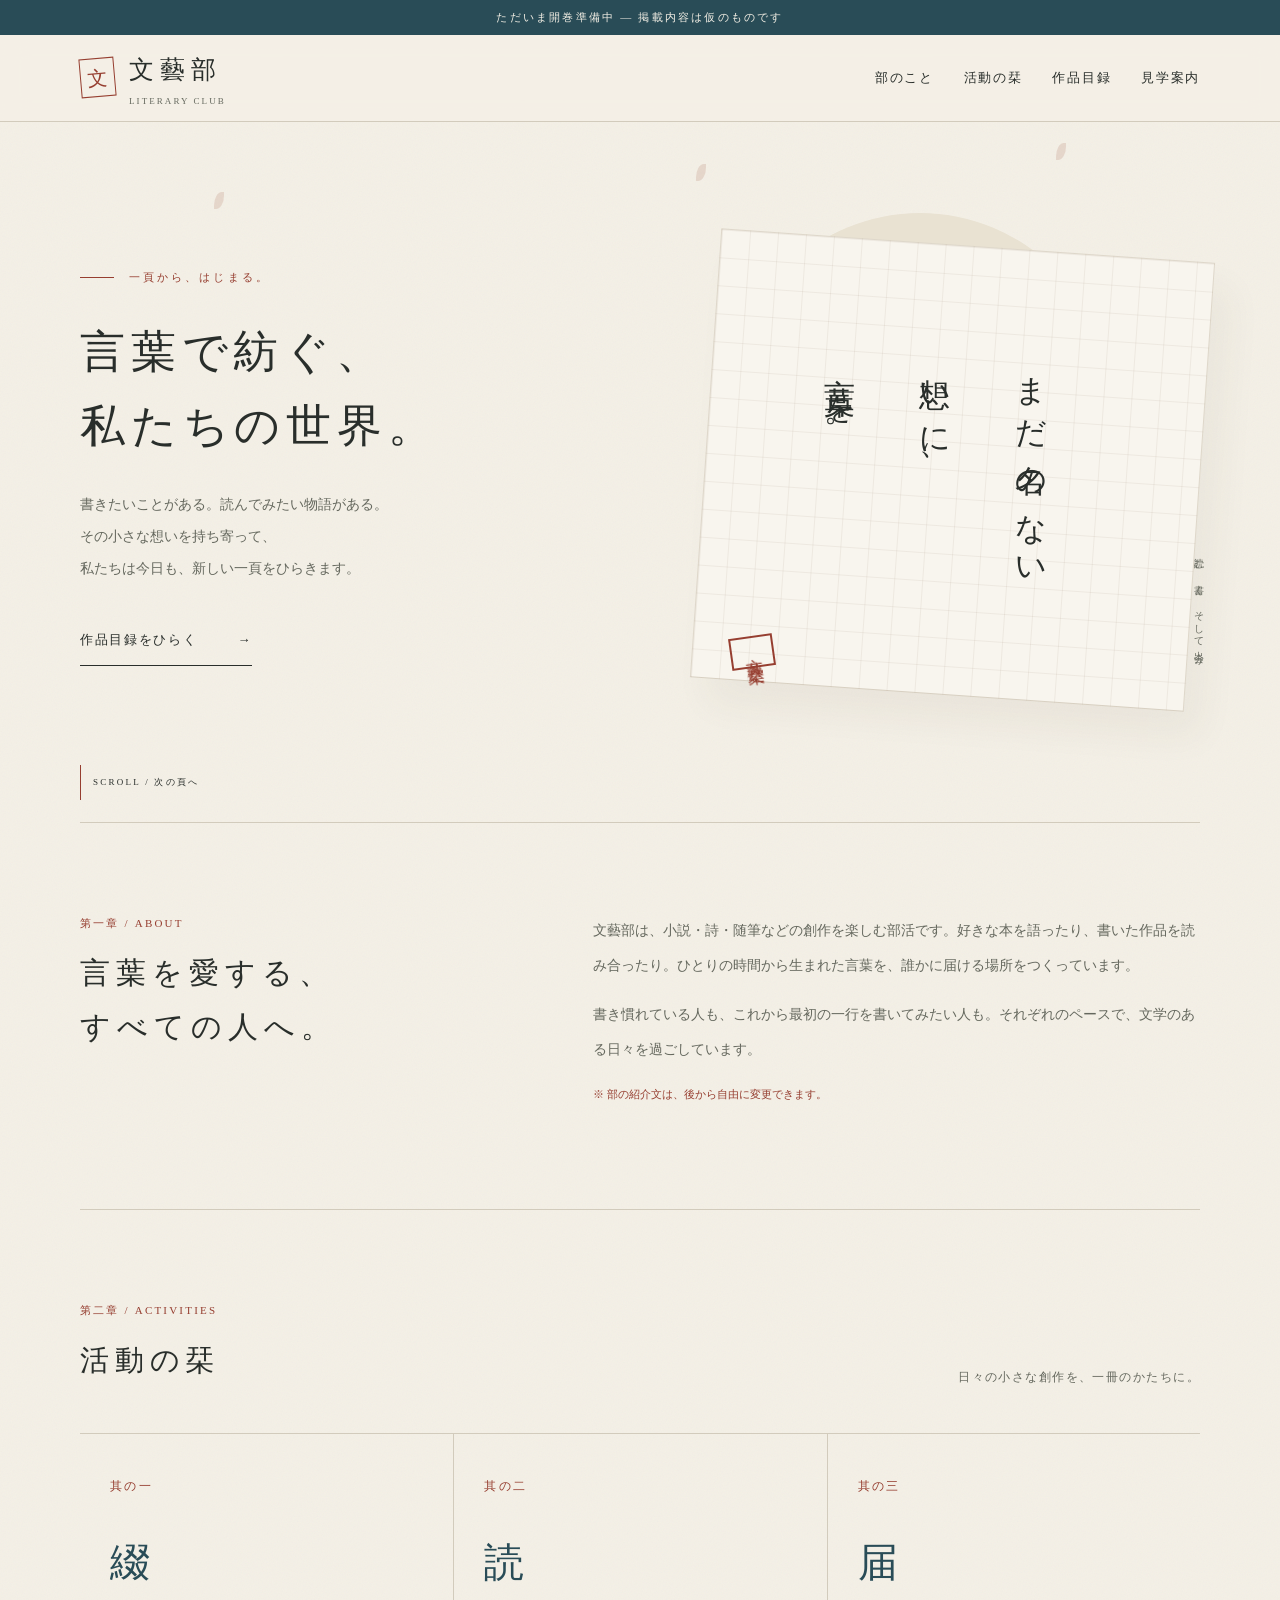
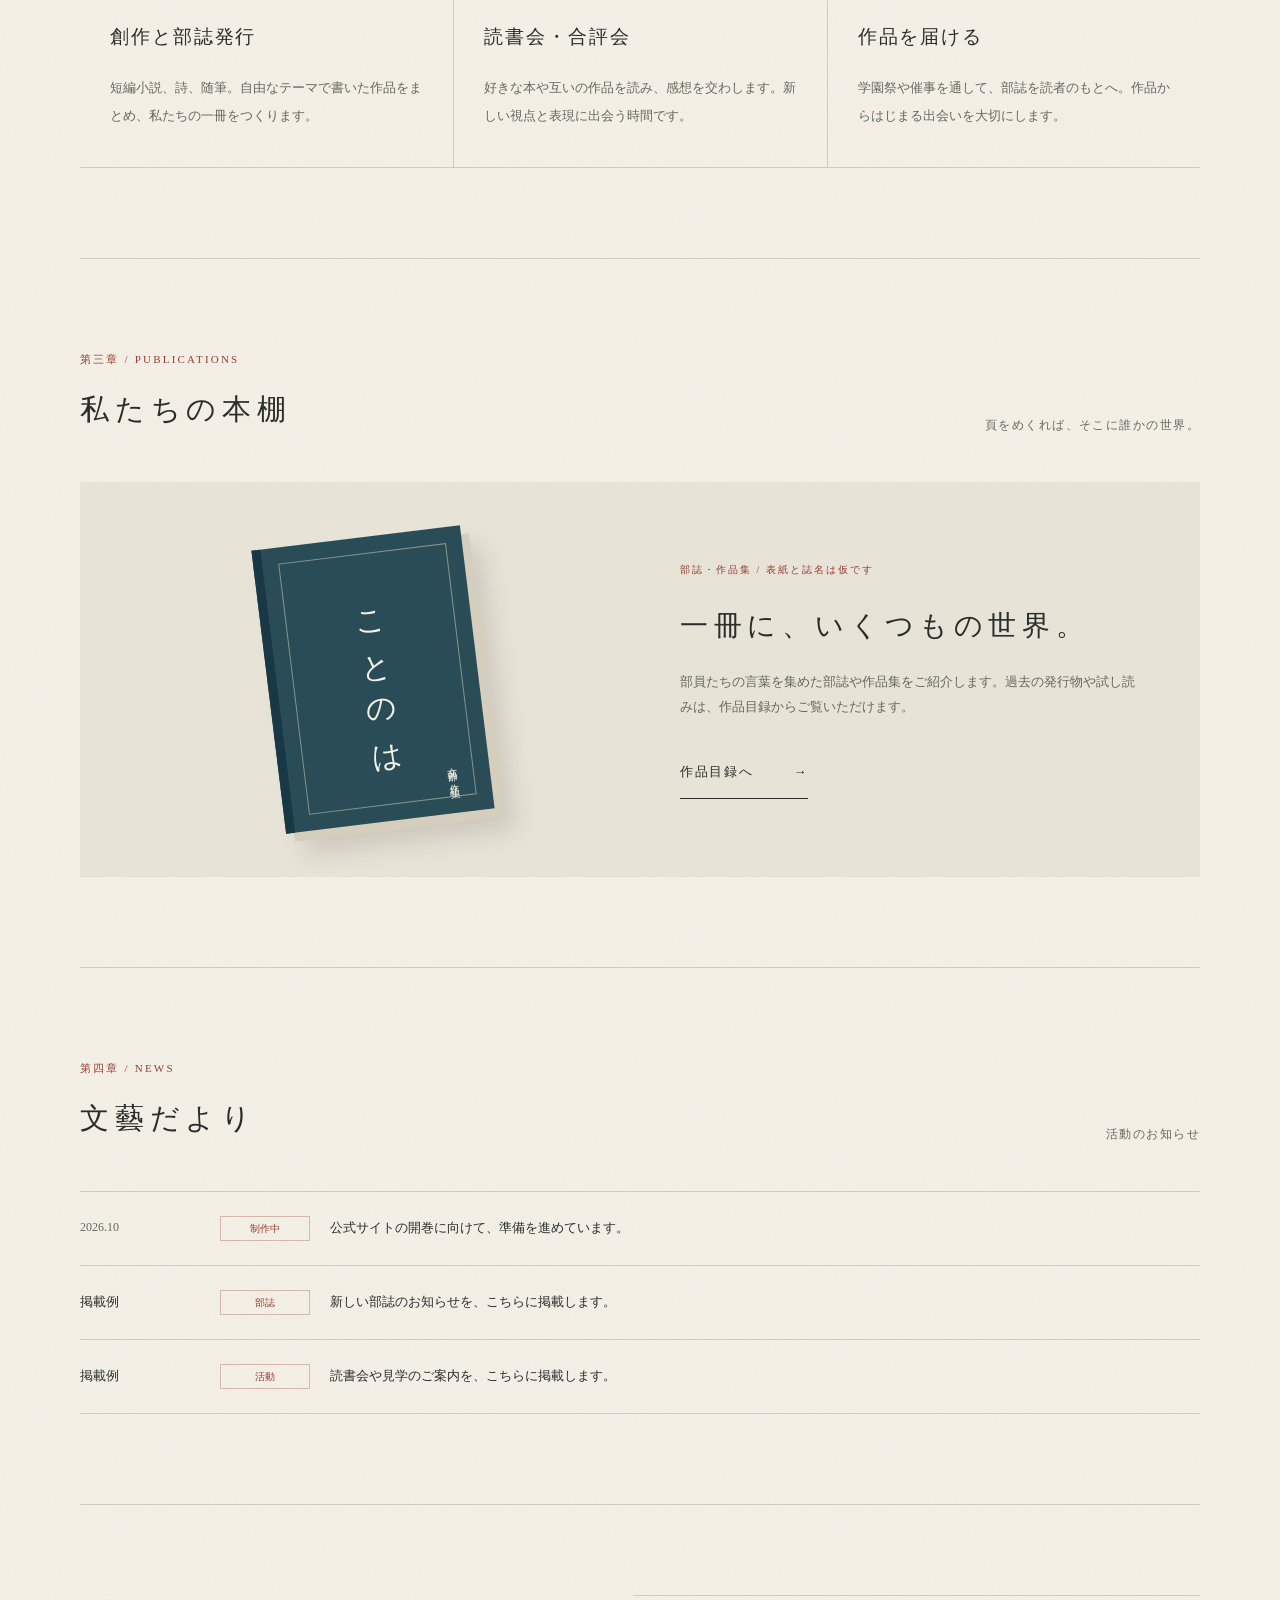
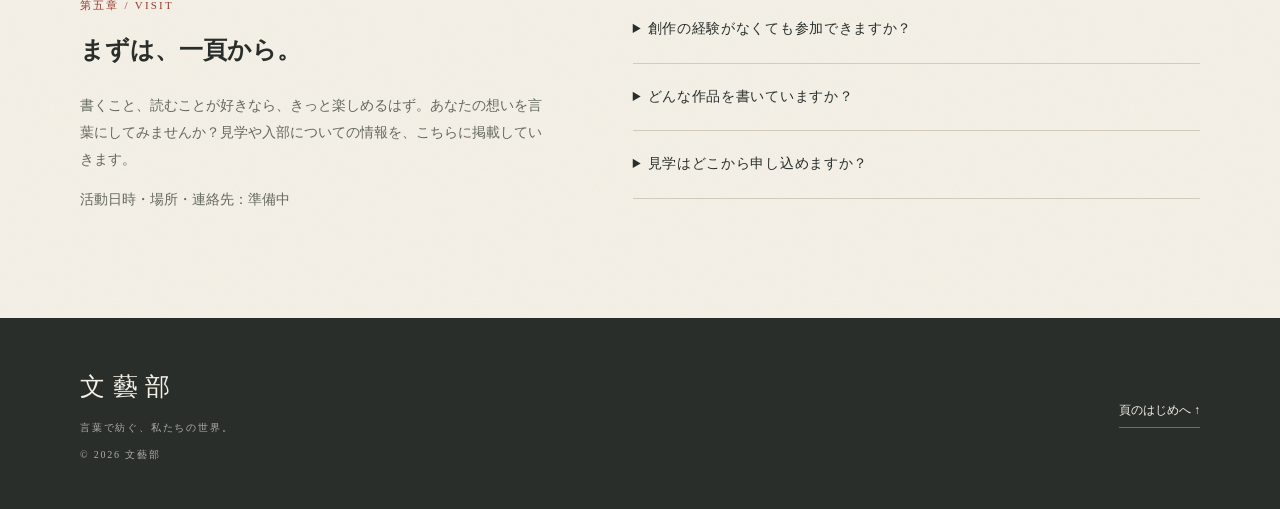
==== commit 583bf783: "Update index.html" ====
--- a/index.html
+++ b/index.html
@@ -38,7 +38,7 @@
     <section id="activities" class="section wrap"><div class="section-heading reveal"><div><span class="section-number">第二章 / ACTIVITIES</span><h2>活動の栞</h2></div><p>日々の小さな創作を、一冊のかたちに。</p></div><div class="activities"><article class="activity reveal"><span class="activity-no">其の一</span><span class="activity-mark" aria-hidden="true">綴</span><h3>創作と部誌発行</h3><p>短編小説、詩、随筆。自由なテーマで書いた作品をまとめ、私たちの一冊をつくります。</p></article><article class="activity reveal" style="--delay:.12s"><span class="activity-no">其の二</span><span class="activity-mark" aria-hidden="true">読</span><h3>読書会・合評会</h3><p>好きな本や互いの作品を読み、感想を交わします。新しい視点と表現に出会う時間です。</p></article><article class="activity reveal" style="--delay:.24s"><span class="activity-no">其の三</span><span class="activity-mark" aria-hidden="true">届</span><h3>作品を届ける</h3><p>学園祭や催事を通して、部誌を読者のもとへ。作品からはじまる出会いを大切にします。</p></article></div></section>
     <section id="publications" class="section wrap"><div class="section-heading reveal"><div><span class="section-number">第三章 / PUBLICATIONS</span><h2>私たちの本棚</h2></div><p>頁をめくれば、そこに誰かの世界。</p></div><div class="book-feature reveal"><div class="book-stage" aria-hidden="true"><div class="book-cover"><span class="book-title">ことのは</span><small>文藝部　作品集</small></div></div><div><span class="tag">部誌・作品集 / 表紙と誌名は仮です</span><h3>一冊に、いくつもの世界。</h3><p>部員たちの言葉を集めた部誌や作品集をご紹介します。過去の発行物や試し読みは、作品目録からご覧いただけます。</p><a class="link-button" href="books.html">作品目録へ <span class="arrow" aria-hidden="true">→</span></a></div></div></section>
     <section id="news" class="section wrap"><div class="section-heading reveal"><div><span class="section-number">第四章 / NEWS</span><h2>文藝だより</h2></div><p>活動のお知らせ</p></div><div class="reveal"><article class="news-row"><time datetime="2026-10">2026.10</time><span class="news-label">制作中</span><p>公式サイトの開巻に向けて、準備を進めています。</p></article><article class="news-row"><span>掲載例</span><span class="news-label">部誌</span><p>新しい部誌のお知らせを、こちらに掲載します。</p></article><article class="news-row"><span>掲載例</span><span class="news-label">活動</span><p>読書会や見学のご案内を、こちらに掲載します。</p></article></div></section>
-    <section id="visit" class="section wrap visit"><div class="reveal"><span class="section-number">第五章 / VISIT</span><h2>まずは、一頁から。</h2><p>書くこと、読むことが好きなら、きっと楽しめるはず。見学や入部についての情報を、こちらに掲載していきます。</p><p>活動日時・場所・連絡先：準備中</p></div><div class="faq reveal"><details><summary>創作の経験がなくても参加できますか？</summary><p>初心者向けの案内をここに掲載します。実際の部の方針に合わせて変更してください。</p></details><details><summary>どんな作品を書いていますか？</summary><p>小説、詩、随筆など、部員それぞれの好きな表現を紹介する予定です。</p></details><details><summary>見学はどこから申し込めますか？</summary><p>見学の受付方法は準備中です。連絡先が決まり次第、こちらでご案内します。</p></details></div></section>
+    <section id="visit" class="section wrap visit"><div class="reveal"><span class="section-number">第五章 / VISIT</span><h2>まずは、一頁から。</h2><p>書くこと、読むことが好きなら、きっと楽しめるはず。あなたの想いを言葉にしてみませんか？見学や入部についての情報を、こちらに掲載していきます。</p><p>活動日時・場所・連絡先：準備中</p></div><div class="faq reveal"><details><summary>創作の経験がなくても参加できますか？</summary><p>初心者向けの案内をここに掲載します。実際の部の方針に合わせて変更してください。</p></details><details><summary>どんな作品を書いていますか？</summary><p>小説、詩、随筆など、部員それぞれの好きな表現を紹介する予定です。</p></details><details><summary>見学はどこから申し込めますか？</summary><p>見学の受付方法は準備中です。連絡先が決まり次第、こちらでご案内します。</p></details></div></section>
   </main>
   <footer class="footer"><div class="wrap footer-inner"><div><div class="footer-brand">文藝部</div><p>言葉で紡ぐ、私たちの世界。</p><p>© 2026 文藝部</p></div><a href="#top">頁のはじめへ ↑</a></div></footer>
   <script>
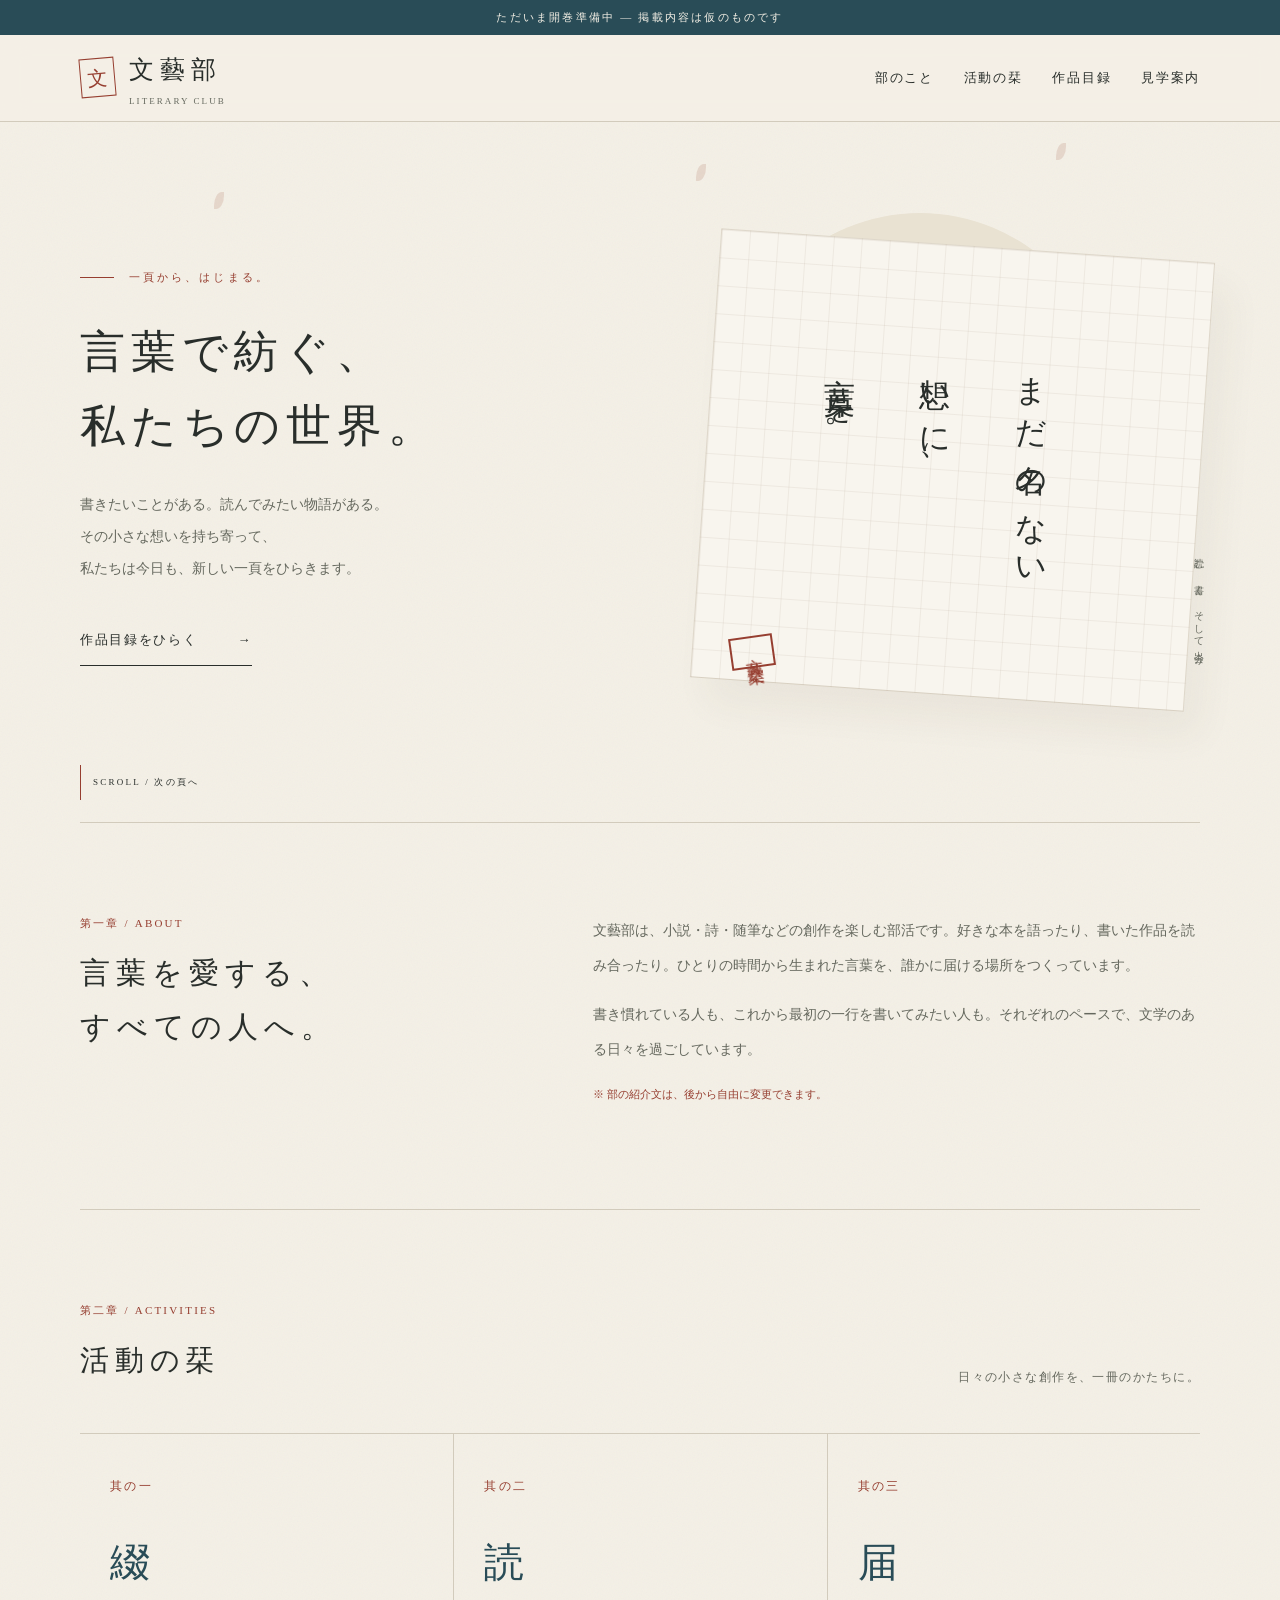
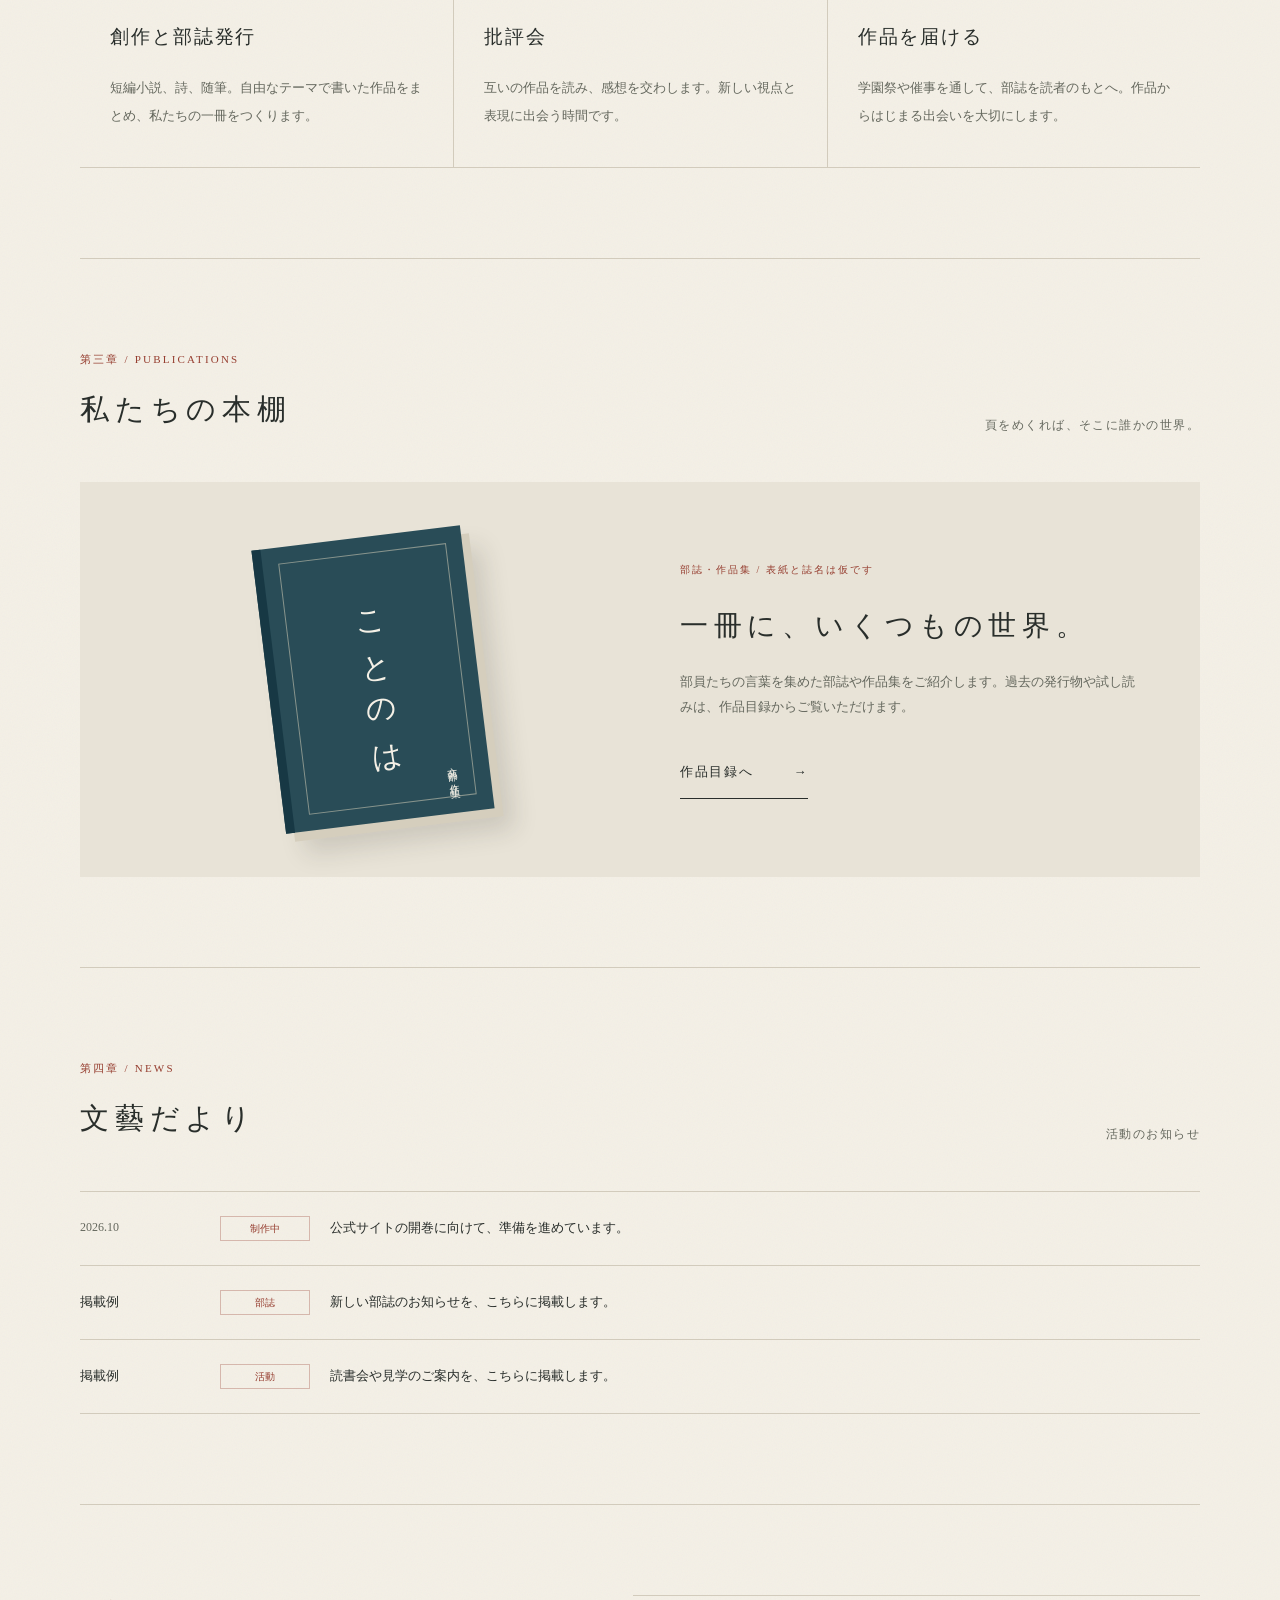
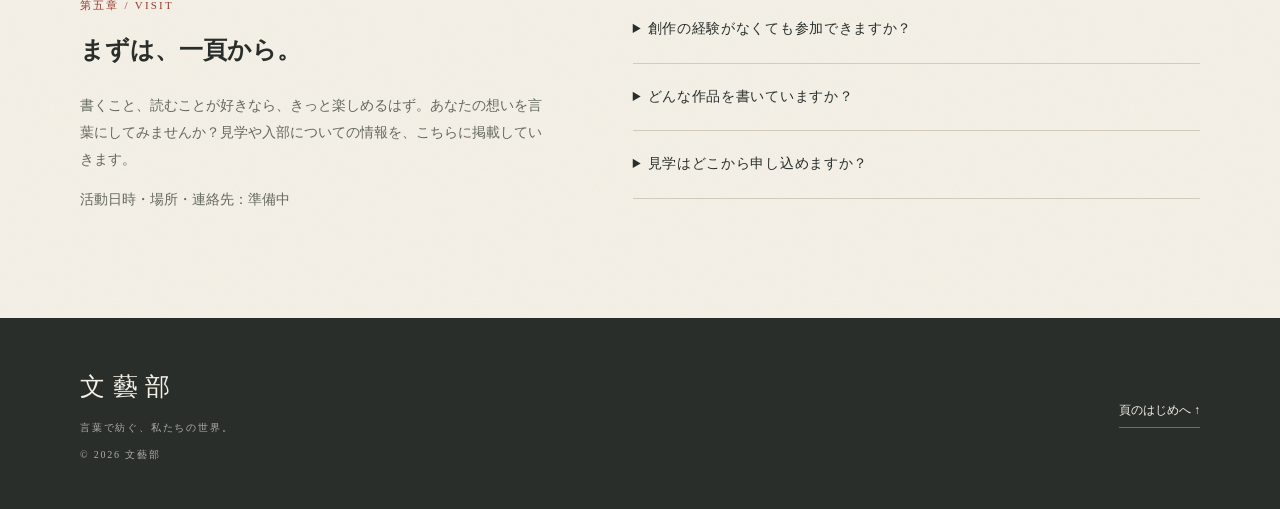
==== commit 7dab10f4: "Update index.html" ====
--- a/index.html
+++ b/index.html
@@ -35,10 +35,10 @@
       <span class="petal p1" aria-hidden="true"></span><span class="petal p2" aria-hidden="true"></span><span class="petal p3" aria-hidden="true"></span><a class="scroll-note" href="#about">SCROLL / 次の頁へ</a>
     </section>
     <section id="about" class="section wrap intro"><div class="reveal"><span class="section-number">第一章 / ABOUT</span><h2>言葉を愛する、<br>すべての人へ。</h2></div><div class="reveal"><p>文藝部は、小説・詩・随筆などの創作を楽しむ部活です。好きな本を語ったり、書いた作品を読み合ったり。ひとりの時間から生まれた言葉を、誰かに届ける場所をつくっています。</p><p>書き慣れている人も、これから最初の一行を書いてみたい人も。それぞれのペースで、文学のある日々を過ごしています。</p><p class="small-note">※ 部の紹介文は、後から自由に変更できます。</p></div></section>
-    <section id="activities" class="section wrap"><div class="section-heading reveal"><div><span class="section-number">第二章 / ACTIVITIES</span><h2>活動の栞</h2></div><p>日々の小さな創作を、一冊のかたちに。</p></div><div class="activities"><article class="activity reveal"><span class="activity-no">其の一</span><span class="activity-mark" aria-hidden="true">綴</span><h3>創作と部誌発行</h3><p>短編小説、詩、随筆。自由なテーマで書いた作品をまとめ、私たちの一冊をつくります。</p></article><article class="activity reveal" style="--delay:.12s"><span class="activity-no">其の二</span><span class="activity-mark" aria-hidden="true">読</span><h3>読書会・合評会</h3><p>好きな本や互いの作品を読み、感想を交わします。新しい視点と表現に出会う時間です。</p></article><article class="activity reveal" style="--delay:.24s"><span class="activity-no">其の三</span><span class="activity-mark" aria-hidden="true">届</span><h3>作品を届ける</h3><p>学園祭や催事を通して、部誌を読者のもとへ。作品からはじまる出会いを大切にします。</p></article></div></section>
+    <section id="activities" class="section wrap"><div class="section-heading reveal"><div><span class="section-number">第二章 / ACTIVITIES</span><h2>活動の栞</h2></div><p>日々の小さな創作を、一冊のかたちに。</p></div><div class="activities"><article class="activity reveal"><span class="activity-no">其の一</span><span class="activity-mark" aria-hidden="true">綴</span><h3>創作と部誌発行</h3><p>短編小説、詩、随筆。自由なテーマで書いた作品をまとめ、私たちの一冊をつくります。</p></article><article class="activity reveal" style="--delay:.12s"><span class="activity-no">其の二</span><span class="activity-mark" aria-hidden="true">読</span><h3>批評会</h3><p>互いの作品を読み、感想を交わします。新しい視点と表現に出会う時間です。</p></article><article class="activity reveal" style="--delay:.24s"><span class="activity-no">其の三</span><span class="activity-mark" aria-hidden="true">届</span><h3>作品を届ける</h3><p>学園祭や催事を通して、部誌を読者のもとへ。作品からはじまる出会いを大切にします。</p></article></div></section>
     <section id="publications" class="section wrap"><div class="section-heading reveal"><div><span class="section-number">第三章 / PUBLICATIONS</span><h2>私たちの本棚</h2></div><p>頁をめくれば、そこに誰かの世界。</p></div><div class="book-feature reveal"><div class="book-stage" aria-hidden="true"><div class="book-cover"><span class="book-title">ことのは</span><small>文藝部　作品集</small></div></div><div><span class="tag">部誌・作品集 / 表紙と誌名は仮です</span><h3>一冊に、いくつもの世界。</h3><p>部員たちの言葉を集めた部誌や作品集をご紹介します。過去の発行物や試し読みは、作品目録からご覧いただけます。</p><a class="link-button" href="books.html">作品目録へ <span class="arrow" aria-hidden="true">→</span></a></div></div></section>
     <section id="news" class="section wrap"><div class="section-heading reveal"><div><span class="section-number">第四章 / NEWS</span><h2>文藝だより</h2></div><p>活動のお知らせ</p></div><div class="reveal"><article class="news-row"><time datetime="2026-10">2026.10</time><span class="news-label">制作中</span><p>公式サイトの開巻に向けて、準備を進めています。</p></article><article class="news-row"><span>掲載例</span><span class="news-label">部誌</span><p>新しい部誌のお知らせを、こちらに掲載します。</p></article><article class="news-row"><span>掲載例</span><span class="news-label">活動</span><p>読書会や見学のご案内を、こちらに掲載します。</p></article></div></section>
-    <section id="visit" class="section wrap visit"><div class="reveal"><span class="section-number">第五章 / VISIT</span><h2>まずは、一頁から。</h2><p>書くこと、読むことが好きなら、きっと楽しめるはず。あなたの想いを言葉にしてみませんか？見学や入部についての情報を、こちらに掲載していきます。</p><p>活動日時・場所・連絡先：準備中</p></div><div class="faq reveal"><details><summary>創作の経験がなくても参加できますか？</summary><p>初心者向けの案内をここに掲載します。実際の部の方針に合わせて変更してください。</p></details><details><summary>どんな作品を書いていますか？</summary><p>小説、詩、随筆など、部員それぞれの好きな表現を紹介する予定です。</p></details><details><summary>見学はどこから申し込めますか？</summary><p>見学の受付方法は準備中です。連絡先が決まり次第、こちらでご案内します。</p></details></div></section>
+    <section id="visit" class="section wrap visit"><div class="reveal"><span class="section-number">第五章 / VISIT</span><h2>まずは、一頁から。</h2><p>書くこと、読むことが好きなら、きっと楽しめるはず。あなたの想いを言葉にしてみませんか？見学や入部についての情報を、こちらに掲載していきます。</p><p>活動日時・場所・連絡先：準備中</p></div><div class="faq reveal"><details><summary>創作の経験がなくても参加できますか？</summary><p>もちろんです！読み専門の部員も属しており無理に書く必要はありません。</p></details><details><summary>どんな作品を書いていますか？</summary><p>小説、詩、随筆など。好きな想いを好きなように表現しています。</p></details><details><summary>見学はどこから申し込めますか？</summary><p>見学の受付方法は準備中です。連絡先が決まり次第、こちらでご案内します。</p></details></div></section>
   </main>
   <footer class="footer"><div class="wrap footer-inner"><div><div class="footer-brand">文藝部</div><p>言葉で紡ぐ、私たちの世界。</p><p>© 2026 文藝部</p></div><a href="#top">頁のはじめへ ↑</a></div></footer>
   <script>
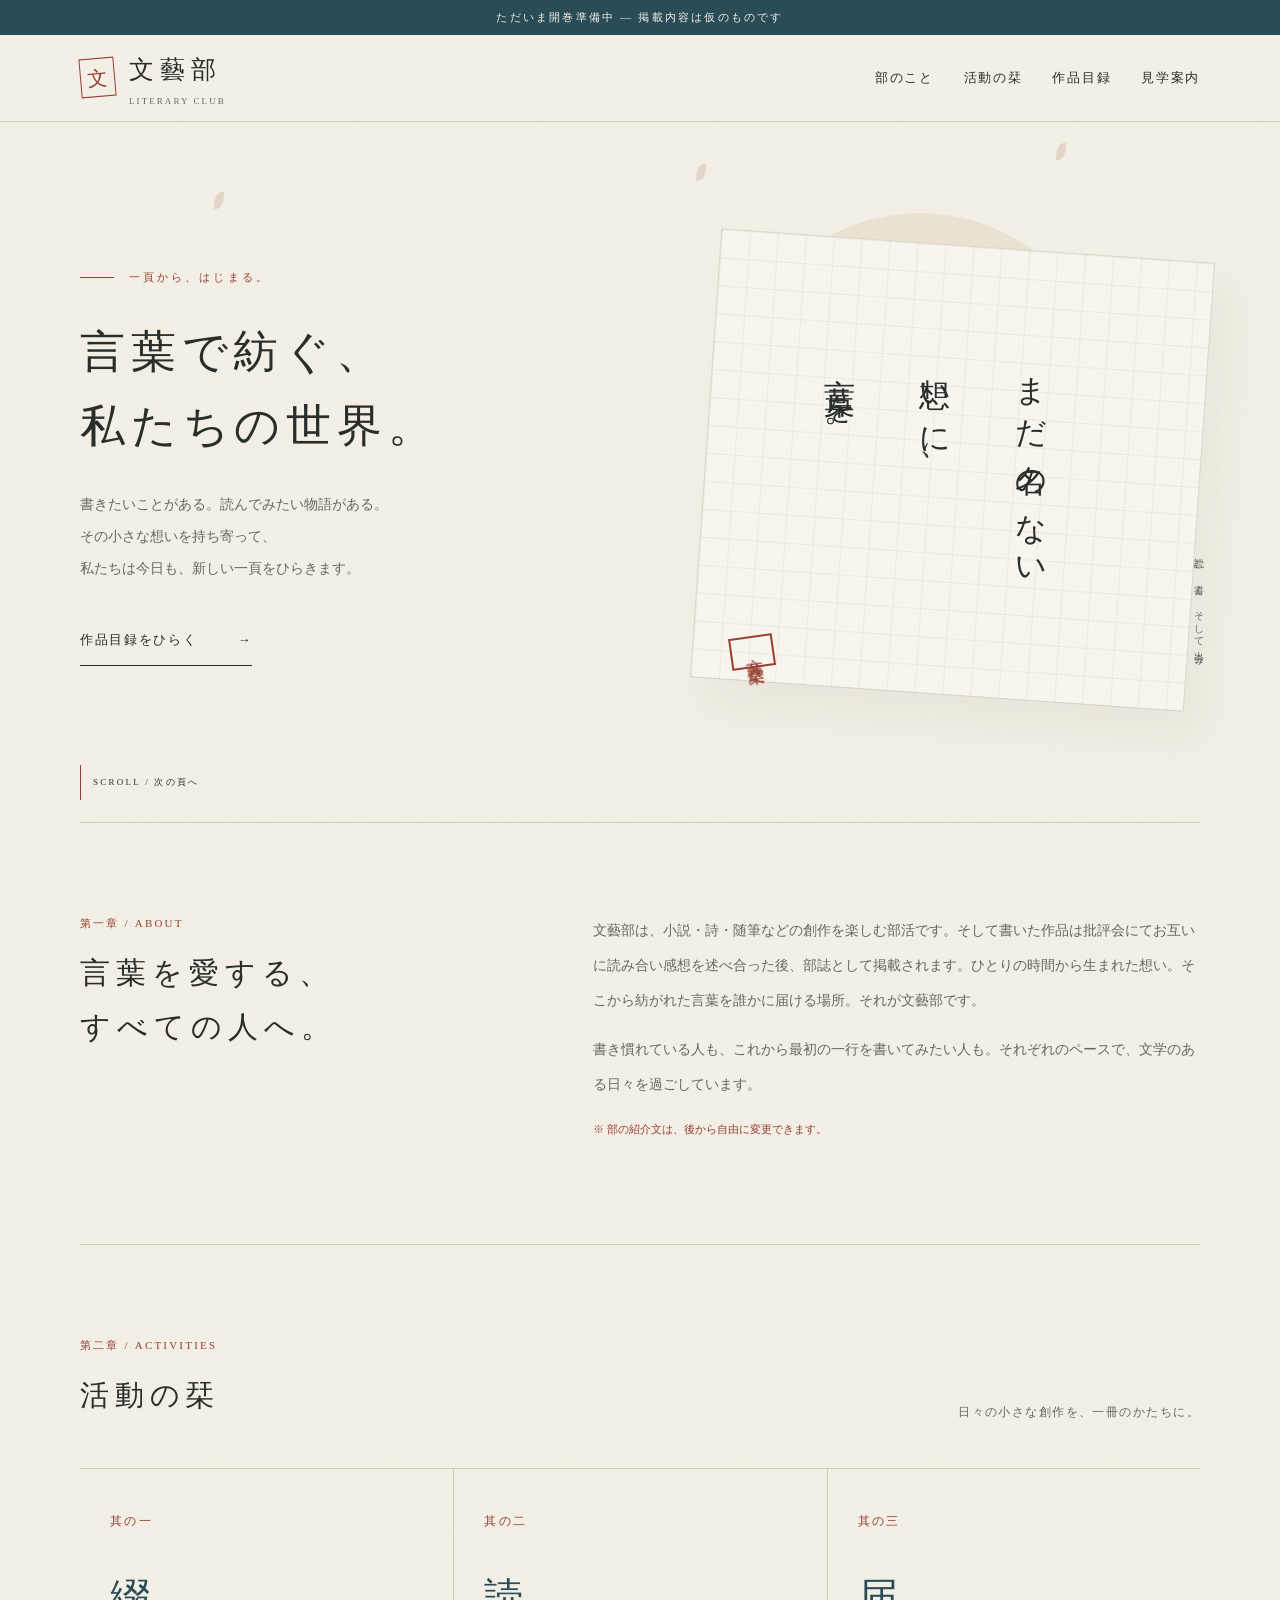
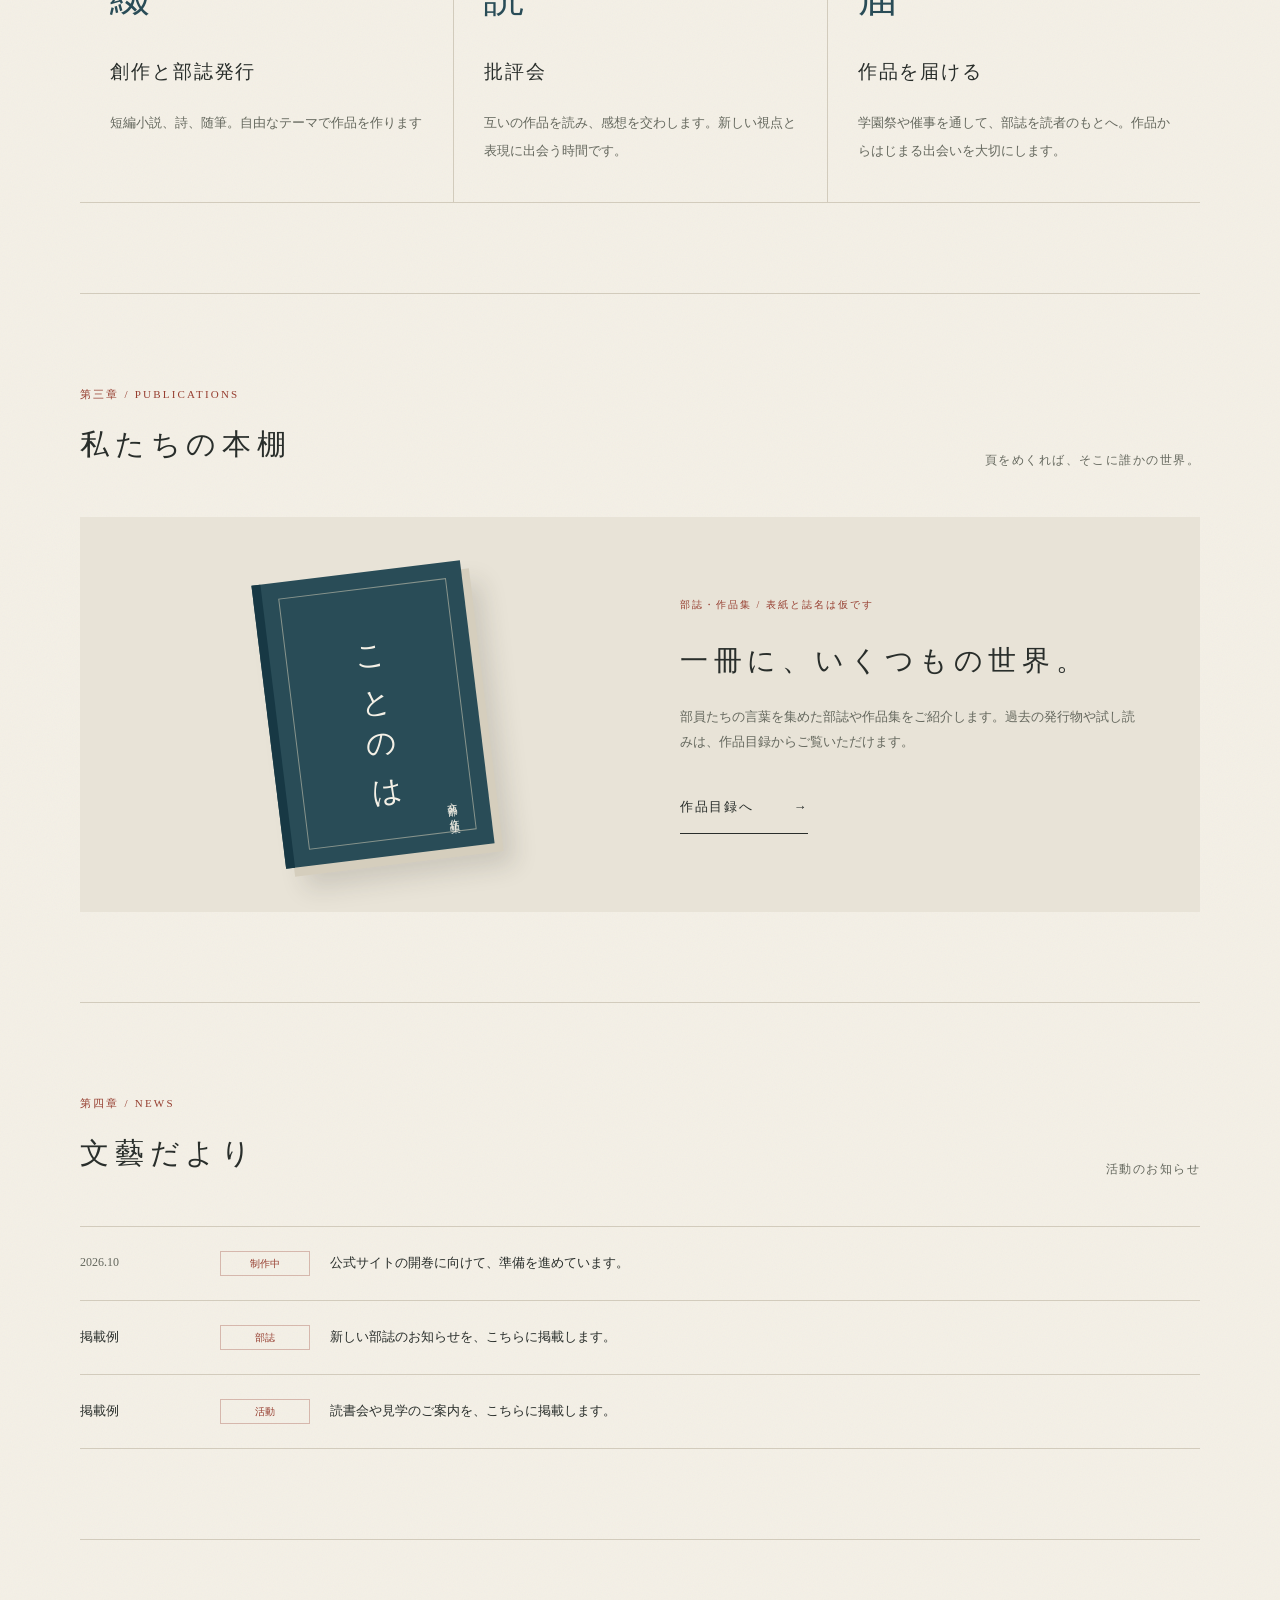
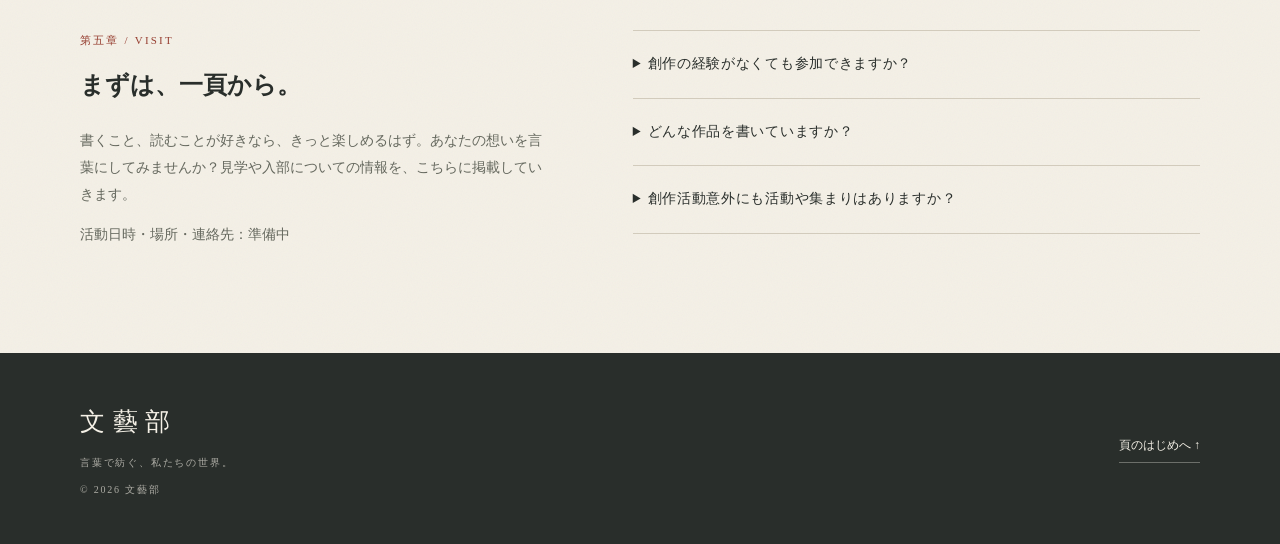
==== commit aa4fb5f2: "Update index.html" ====
--- a/index.html
+++ b/index.html
@@ -34,11 +34,11 @@
       <div class="hero-art" aria-hidden="true"><div class="manuscript"></div><div class="poem"><span>まだ名のない</span><span>想いに、</span><span>言葉を。</span></div><span class="seal">文藝之栞</span><span class="art-caption">読む、書く、そして出会う。</span></div>
       <span class="petal p1" aria-hidden="true"></span><span class="petal p2" aria-hidden="true"></span><span class="petal p3" aria-hidden="true"></span><a class="scroll-note" href="#about">SCROLL / 次の頁へ</a>
     </section>
-    <section id="about" class="section wrap intro"><div class="reveal"><span class="section-number">第一章 / ABOUT</span><h2>言葉を愛する、<br>すべての人へ。</h2></div><div class="reveal"><p>文藝部は、小説・詩・随筆などの創作を楽しむ部活です。好きな本を語ったり、書いた作品を読み合ったり。ひとりの時間から生まれた言葉を、誰かに届ける場所をつくっています。</p><p>書き慣れている人も、これから最初の一行を書いてみたい人も。それぞれのペースで、文学のある日々を過ごしています。</p><p class="small-note">※ 部の紹介文は、後から自由に変更できます。</p></div></section>
-    <section id="activities" class="section wrap"><div class="section-heading reveal"><div><span class="section-number">第二章 / ACTIVITIES</span><h2>活動の栞</h2></div><p>日々の小さな創作を、一冊のかたちに。</p></div><div class="activities"><article class="activity reveal"><span class="activity-no">其の一</span><span class="activity-mark" aria-hidden="true">綴</span><h3>創作と部誌発行</h3><p>短編小説、詩、随筆。自由なテーマで書いた作品をまとめ、私たちの一冊をつくります。</p></article><article class="activity reveal" style="--delay:.12s"><span class="activity-no">其の二</span><span class="activity-mark" aria-hidden="true">読</span><h3>批評会</h3><p>互いの作品を読み、感想を交わします。新しい視点と表現に出会う時間です。</p></article><article class="activity reveal" style="--delay:.24s"><span class="activity-no">其の三</span><span class="activity-mark" aria-hidden="true">届</span><h3>作品を届ける</h3><p>学園祭や催事を通して、部誌を読者のもとへ。作品からはじまる出会いを大切にします。</p></article></div></section>
+    <section id="about" class="section wrap intro"><div class="reveal"><span class="section-number">第一章 / ABOUT</span><h2>言葉を愛する、<br>すべての人へ。</h2></div><div class="reveal"><p>文藝部は、小説・詩・随筆などの創作を楽しむ部活です。そして書いた作品は批評会にてお互いに読み合い感想を述べ合った後、部誌として掲載されます。ひとりの時間から生まれた想い。そこから紡がれた言葉を誰かに届ける場所。それが文藝部です。</p><p>書き慣れている人も、これから最初の一行を書いてみたい人も。それぞれのペースで、文学のある日々を過ごしています。</p><p class="small-note">※ 部の紹介文は、後から自由に変更できます。</p></div></section>
+    <section id="activities" class="section wrap"><div class="section-heading reveal"><div><span class="section-number">第二章 / ACTIVITIES</span><h2>活動の栞</h2></div><p>日々の小さな創作を、一冊のかたちに。</p></div><div class="activities"><article class="activity reveal"><span class="activity-no">其の一</span><span class="activity-mark" aria-hidden="true">綴</span><h3>創作と部誌発行</h3><p>短編小説、詩、随筆。自由なテーマで作品を作ります</p></article><article class="activity reveal" style="--delay:.12s"><span class="activity-no">其の二</span><span class="activity-mark" aria-hidden="true">読</span><h3>批評会</h3><p>互いの作品を読み、感想を交わします。新しい視点と表現に出会う時間です。</p></article><article class="activity reveal" style="--delay:.24s"><span class="activity-no">其の三</span><span class="activity-mark" aria-hidden="true">届</span><h3>作品を届ける</h3><p>学園祭や催事を通して、部誌を読者のもとへ。作品からはじまる出会いを大切にします。</p></article></div></section>
     <section id="publications" class="section wrap"><div class="section-heading reveal"><div><span class="section-number">第三章 / PUBLICATIONS</span><h2>私たちの本棚</h2></div><p>頁をめくれば、そこに誰かの世界。</p></div><div class="book-feature reveal"><div class="book-stage" aria-hidden="true"><div class="book-cover"><span class="book-title">ことのは</span><small>文藝部　作品集</small></div></div><div><span class="tag">部誌・作品集 / 表紙と誌名は仮です</span><h3>一冊に、いくつもの世界。</h3><p>部員たちの言葉を集めた部誌や作品集をご紹介します。過去の発行物や試し読みは、作品目録からご覧いただけます。</p><a class="link-button" href="books.html">作品目録へ <span class="arrow" aria-hidden="true">→</span></a></div></div></section>
     <section id="news" class="section wrap"><div class="section-heading reveal"><div><span class="section-number">第四章 / NEWS</span><h2>文藝だより</h2></div><p>活動のお知らせ</p></div><div class="reveal"><article class="news-row"><time datetime="2026-10">2026.10</time><span class="news-label">制作中</span><p>公式サイトの開巻に向けて、準備を進めています。</p></article><article class="news-row"><span>掲載例</span><span class="news-label">部誌</span><p>新しい部誌のお知らせを、こちらに掲載します。</p></article><article class="news-row"><span>掲載例</span><span class="news-label">活動</span><p>読書会や見学のご案内を、こちらに掲載します。</p></article></div></section>
-    <section id="visit" class="section wrap visit"><div class="reveal"><span class="section-number">第五章 / VISIT</span><h2>まずは、一頁から。</h2><p>書くこと、読むことが好きなら、きっと楽しめるはず。あなたの想いを言葉にしてみませんか？見学や入部についての情報を、こちらに掲載していきます。</p><p>活動日時・場所・連絡先：準備中</p></div><div class="faq reveal"><details><summary>創作の経験がなくても参加できますか？</summary><p>もちろんです！読み専門の部員も属しており無理に書く必要はありません。</p></details><details><summary>どんな作品を書いていますか？</summary><p>小説、詩、随筆など。好きな想いを好きなように表現しています。</p></details><details><summary>見学はどこから申し込めますか？</summary><p>見学の受付方法は準備中です。連絡先が決まり次第、こちらでご案内します。</p></details></div></section>
+    <section id="visit" class="section wrap visit"><div class="reveal"><span class="section-number">第五章 / VISIT</span><h2>まずは、一頁から。</h2><p>書くこと、読むことが好きなら、きっと楽しめるはず。あなたの想いを言葉にしてみませんか？見学や入部についての情報を、こちらに掲載していきます。</p><p>活動日時・場所・連絡先：準備中</p></div><div class="faq reveal"><details><summary>創作の経験がなくても参加できますか？</summary><p>もちろんです！読み専門の部員も属しており無理に書く必要はありません。</p></details><details><summary>どんな作品を書いていますか？</summary><p>小説、詩、随筆など。好きな想いを好きなように表現しています。</p></details><details><summary>創作活動意外にも活動や集まりはありますか？</summary><p>批評会終わりの食事会。夏に合宿として箱根に行くのが定番です。不定期ですが有志が希望者を募りイベントを企画したりテーマパークに遊びに行くこともあります。</p></details></div></section>
   </main>
   <footer class="footer"><div class="wrap footer-inner"><div><div class="footer-brand">文藝部</div><p>言葉で紡ぐ、私たちの世界。</p><p>© 2026 文藝部</p></div><a href="#top">頁のはじめへ ↑</a></div></footer>
   <script>
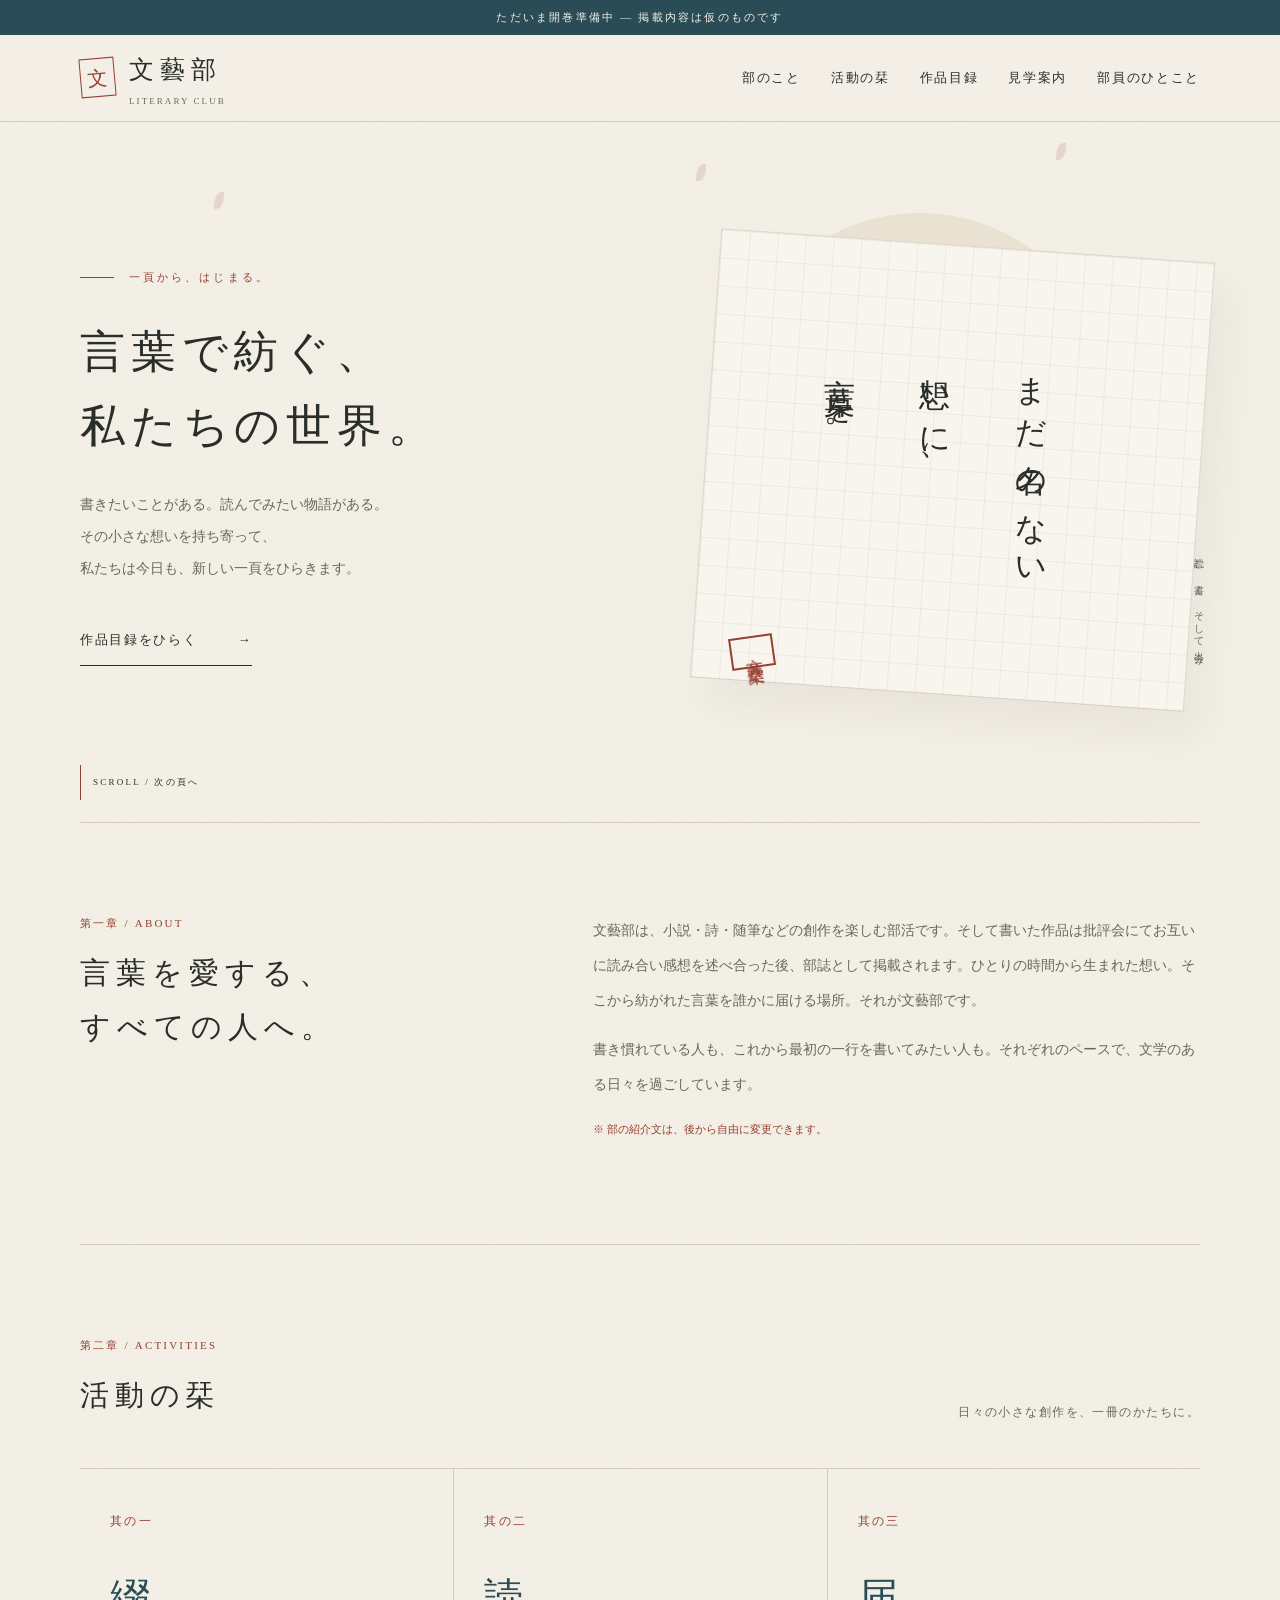
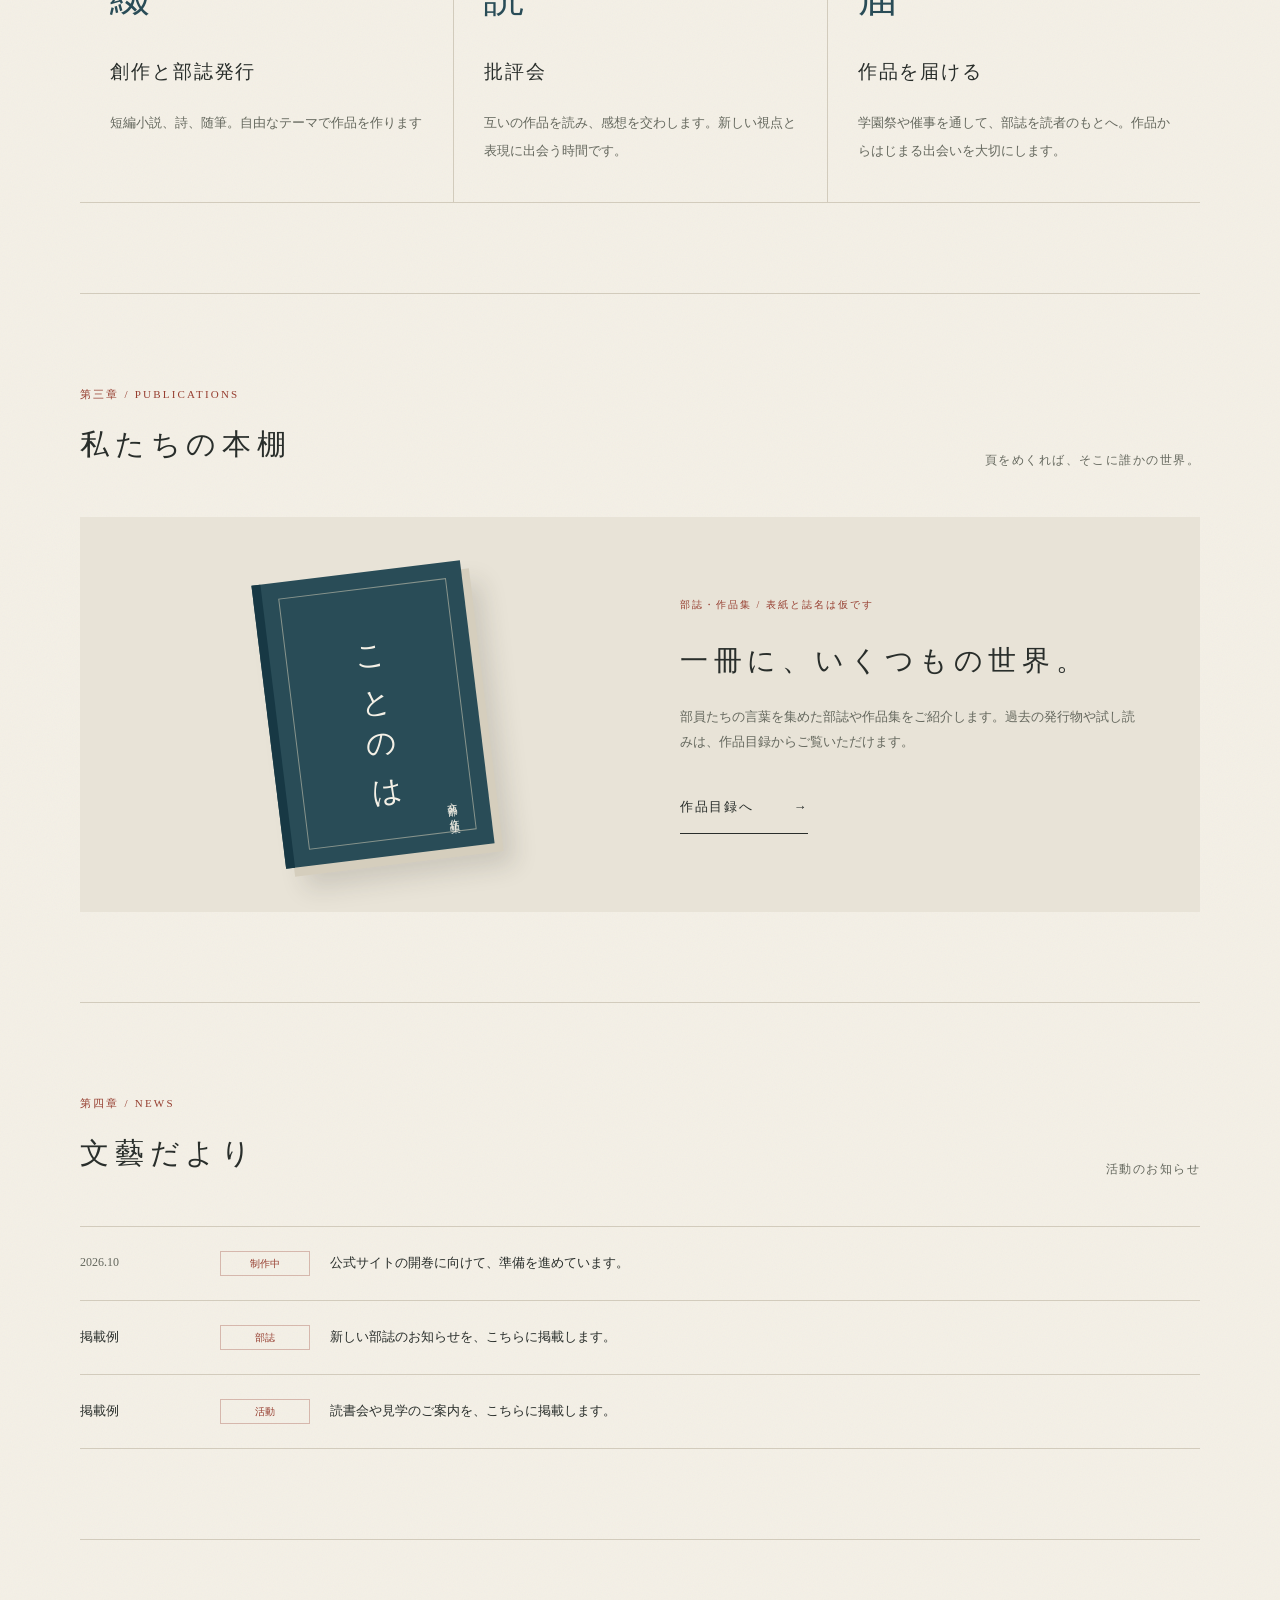
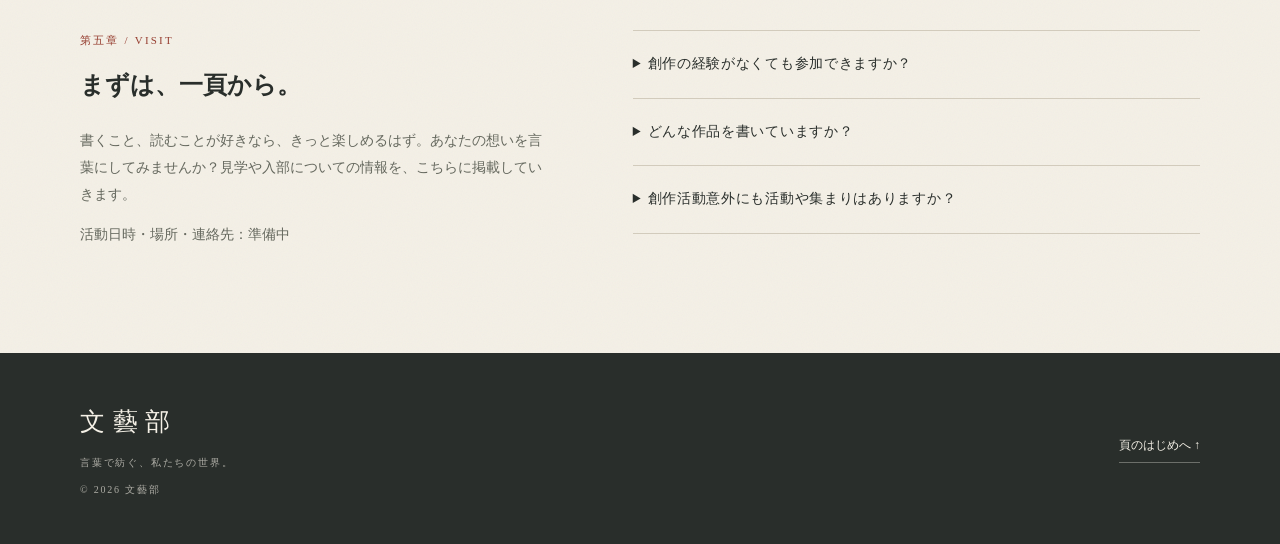
==== commit 1e0ac992: "Link member messages from site navigation" ====
--- a/index.html
+++ b/index.html
@@ -24,7 +24,7 @@
     <div class="wrap header-inner">
       <a class="brand" href="index.html" aria-label="文藝部 ホーム"><span class="brand-seal" aria-hidden="true">文</span><span class="brand-name">文藝部<small>LITERARY CLUB</small></span></a>
       <button class="menu-button" type="button" aria-expanded="false" aria-controls="navigation">目次を開く</button>
-      <nav id="navigation" aria-label="メインナビゲーション"><a href="#about">部のこと</a><a href="#activities">活動の栞</a><a href="books.html">作品目録</a><a href="#visit">見学案内</a></nav>
+      <nav id="navigation" aria-label="メインナビゲーション"><a href="#about">部のこと</a><a href="#activities">活動の栞</a><a href="books.html">作品目録</a><a href="#visit">見学案内</a><a href="members.html">部員のひとこと</a></nav>
     </div>
   </header>
   <main id="main">
